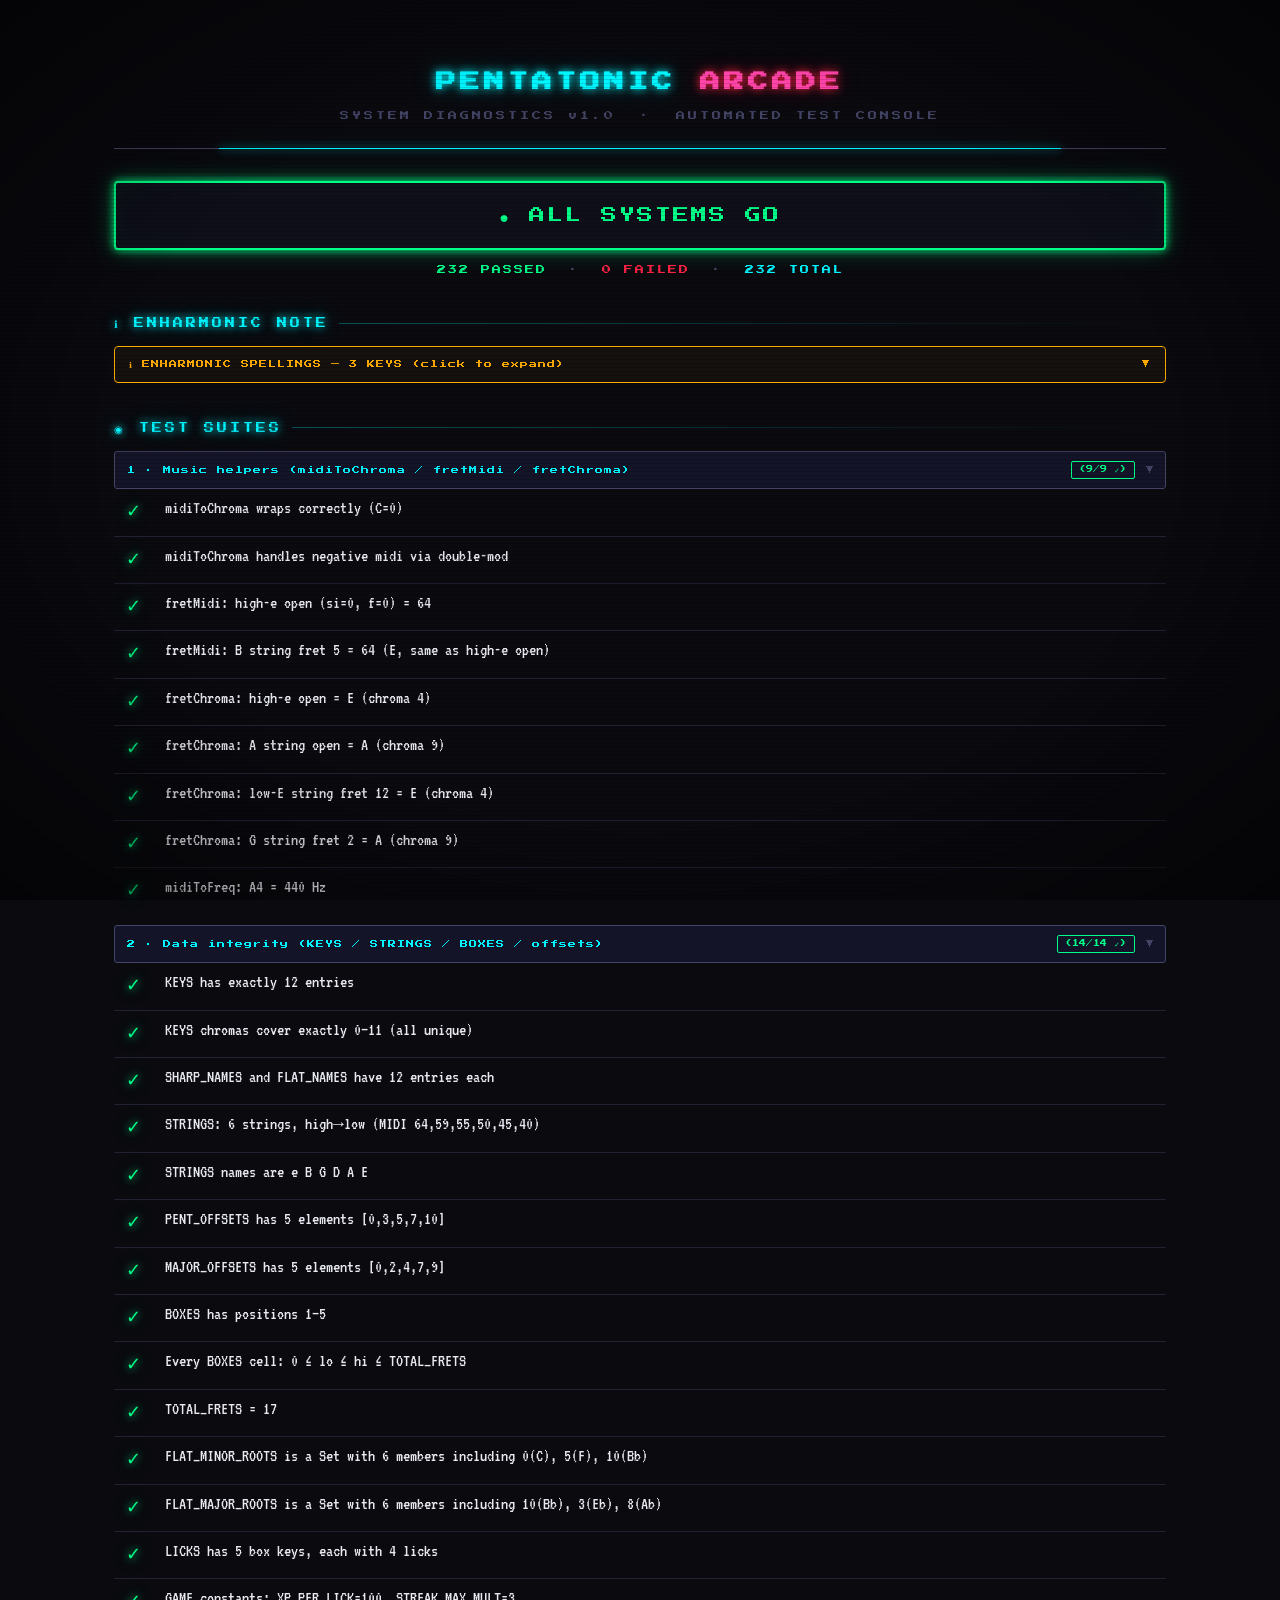
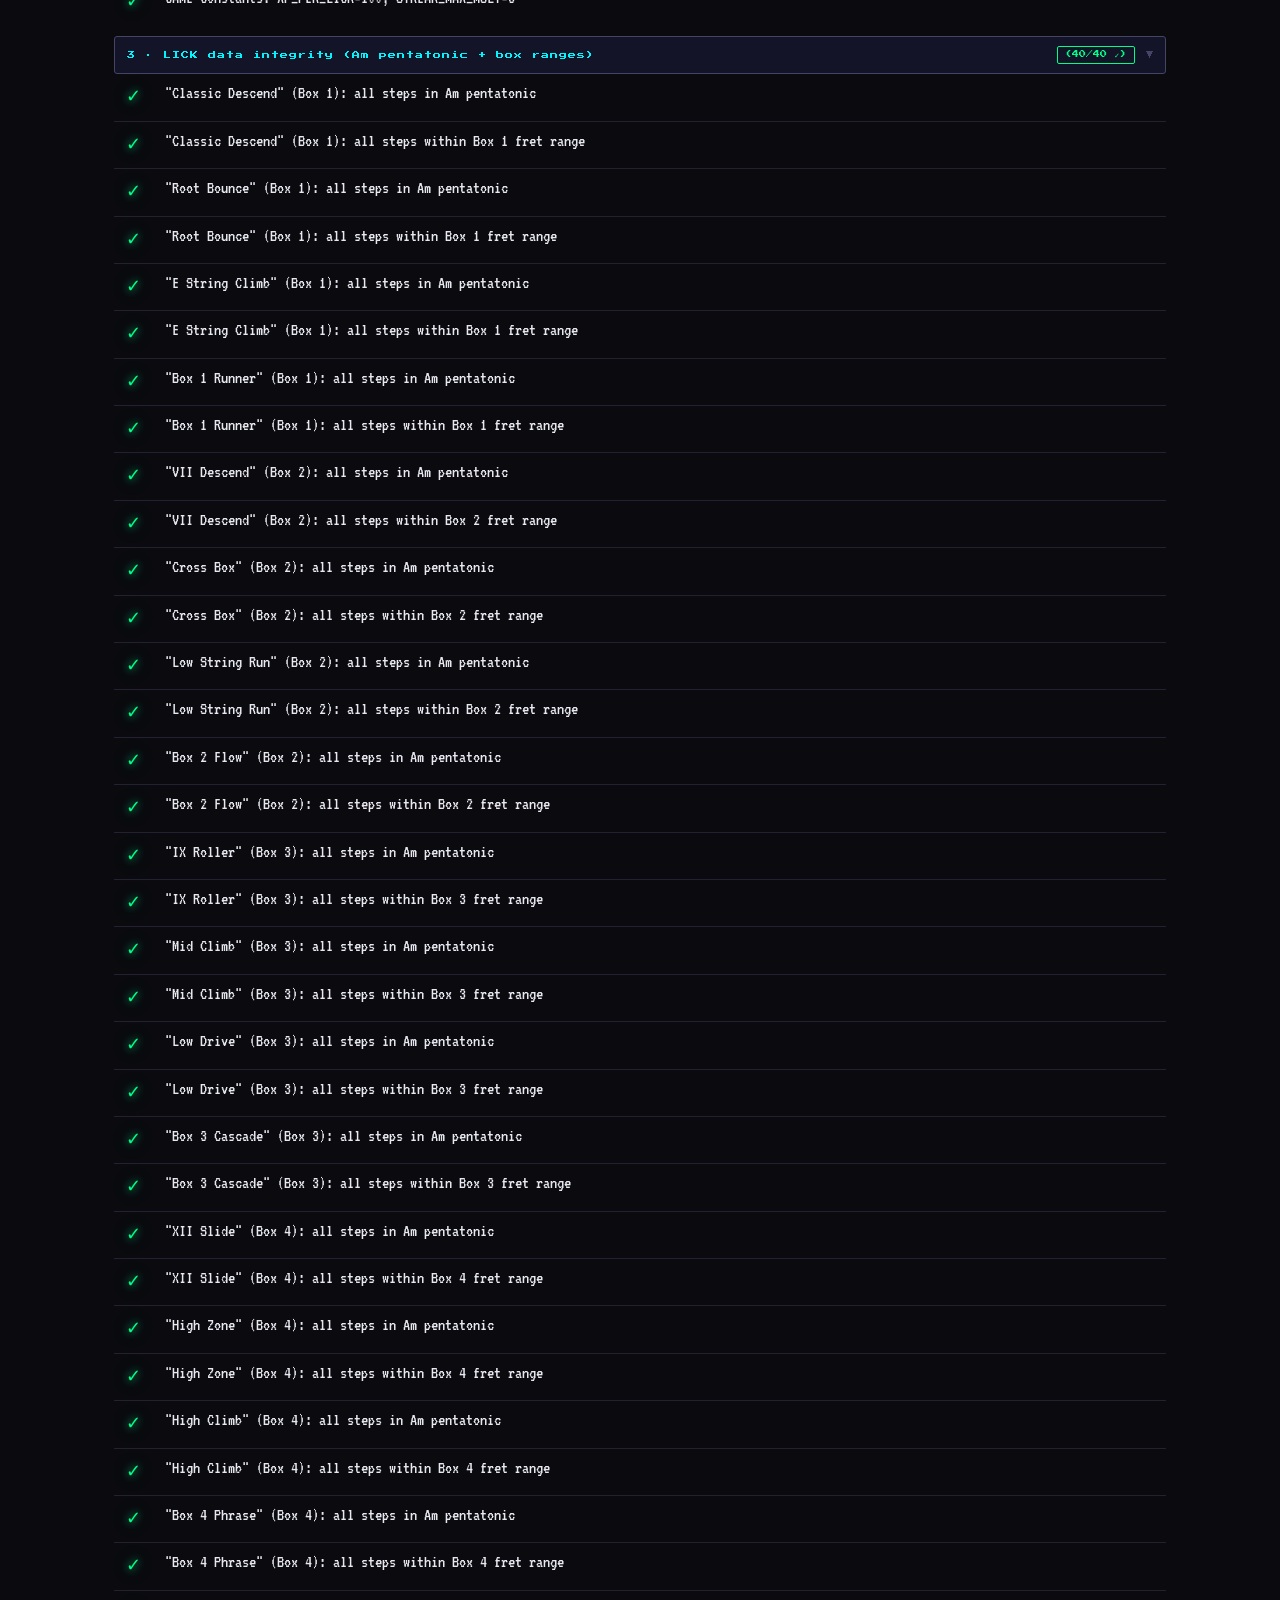
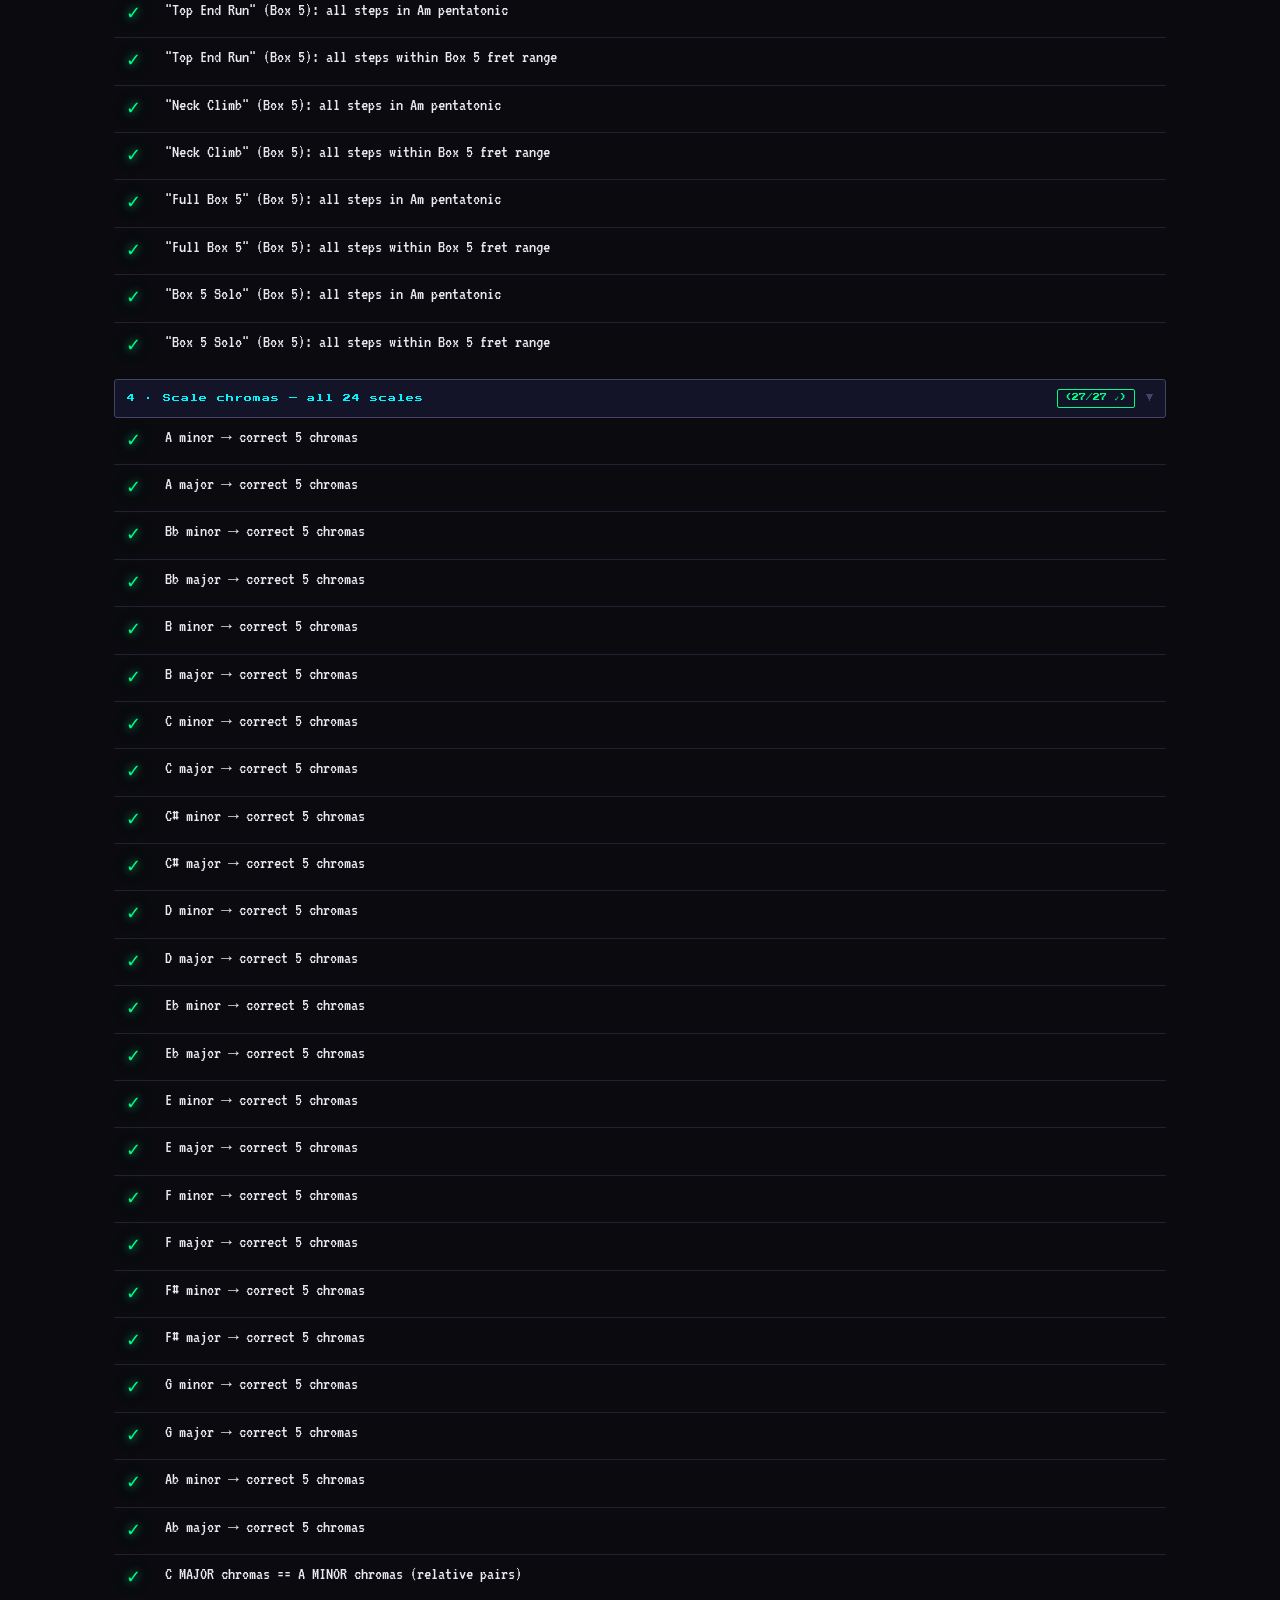
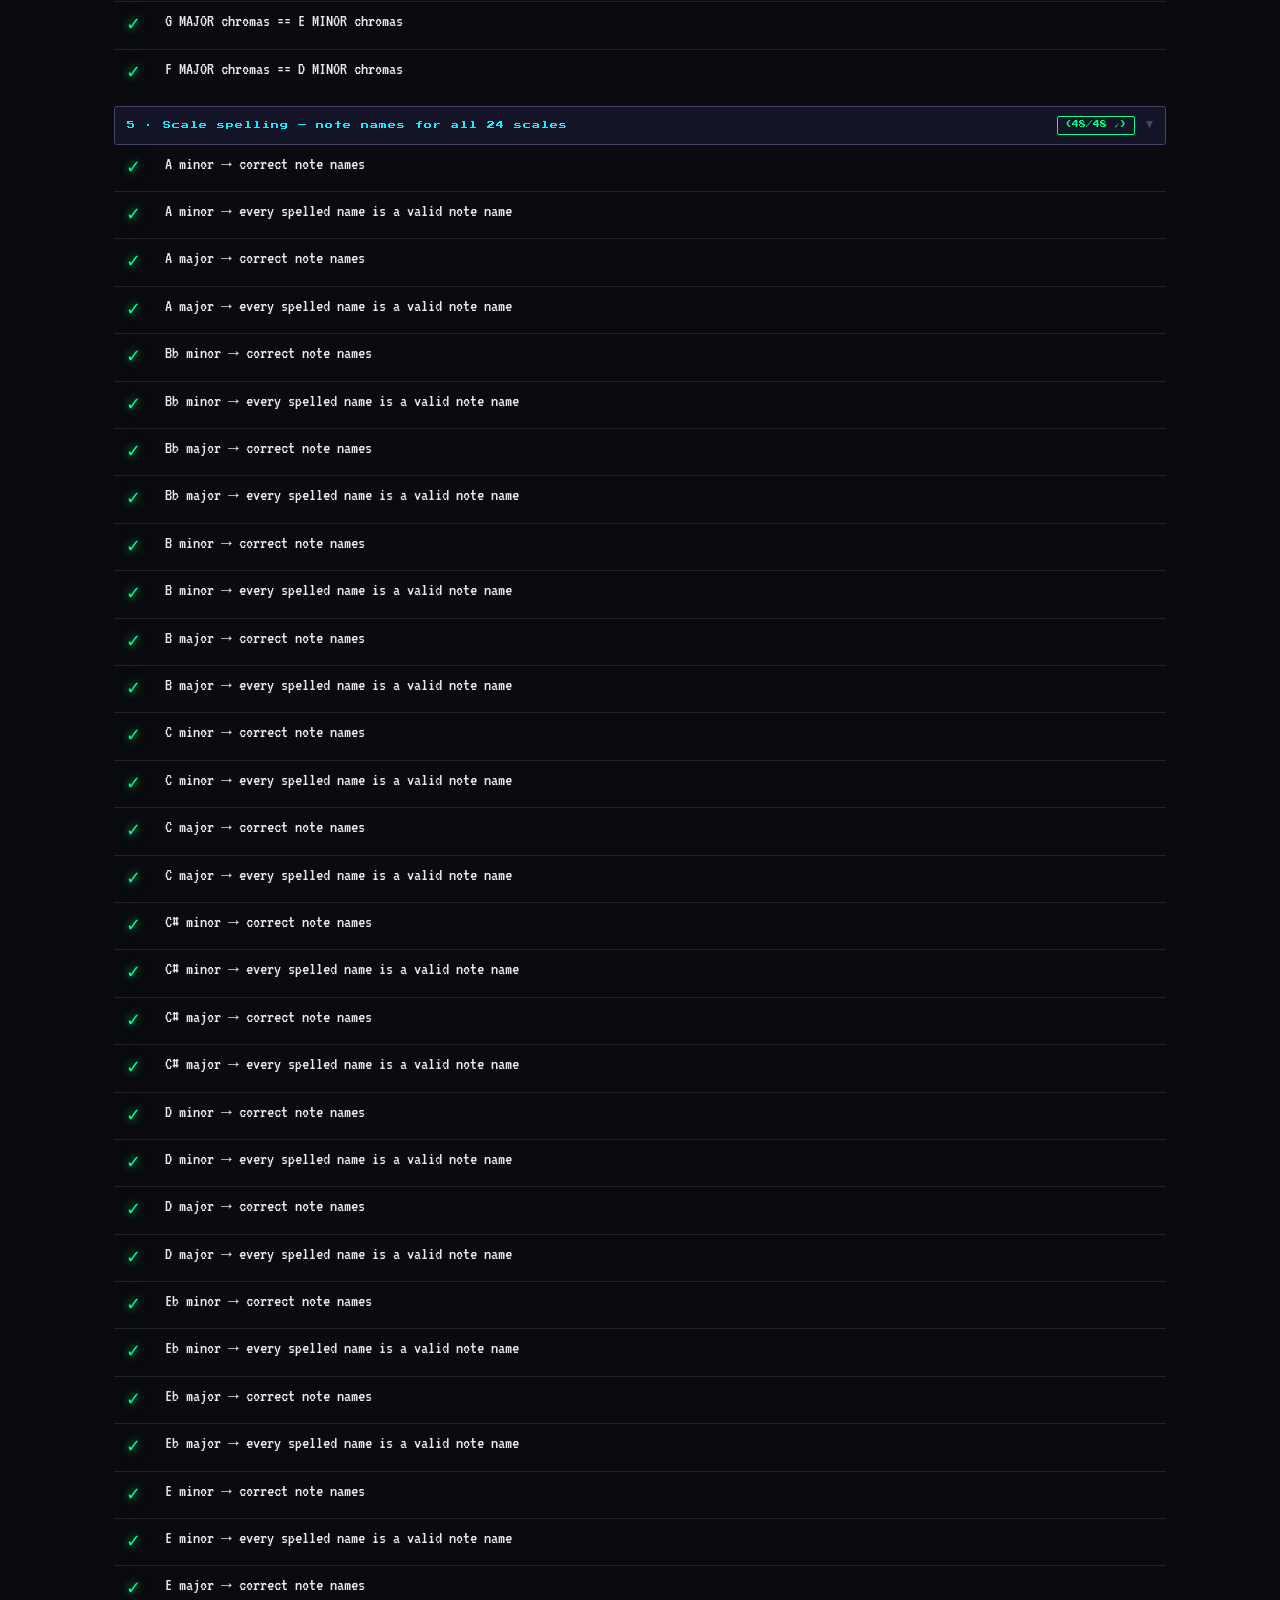
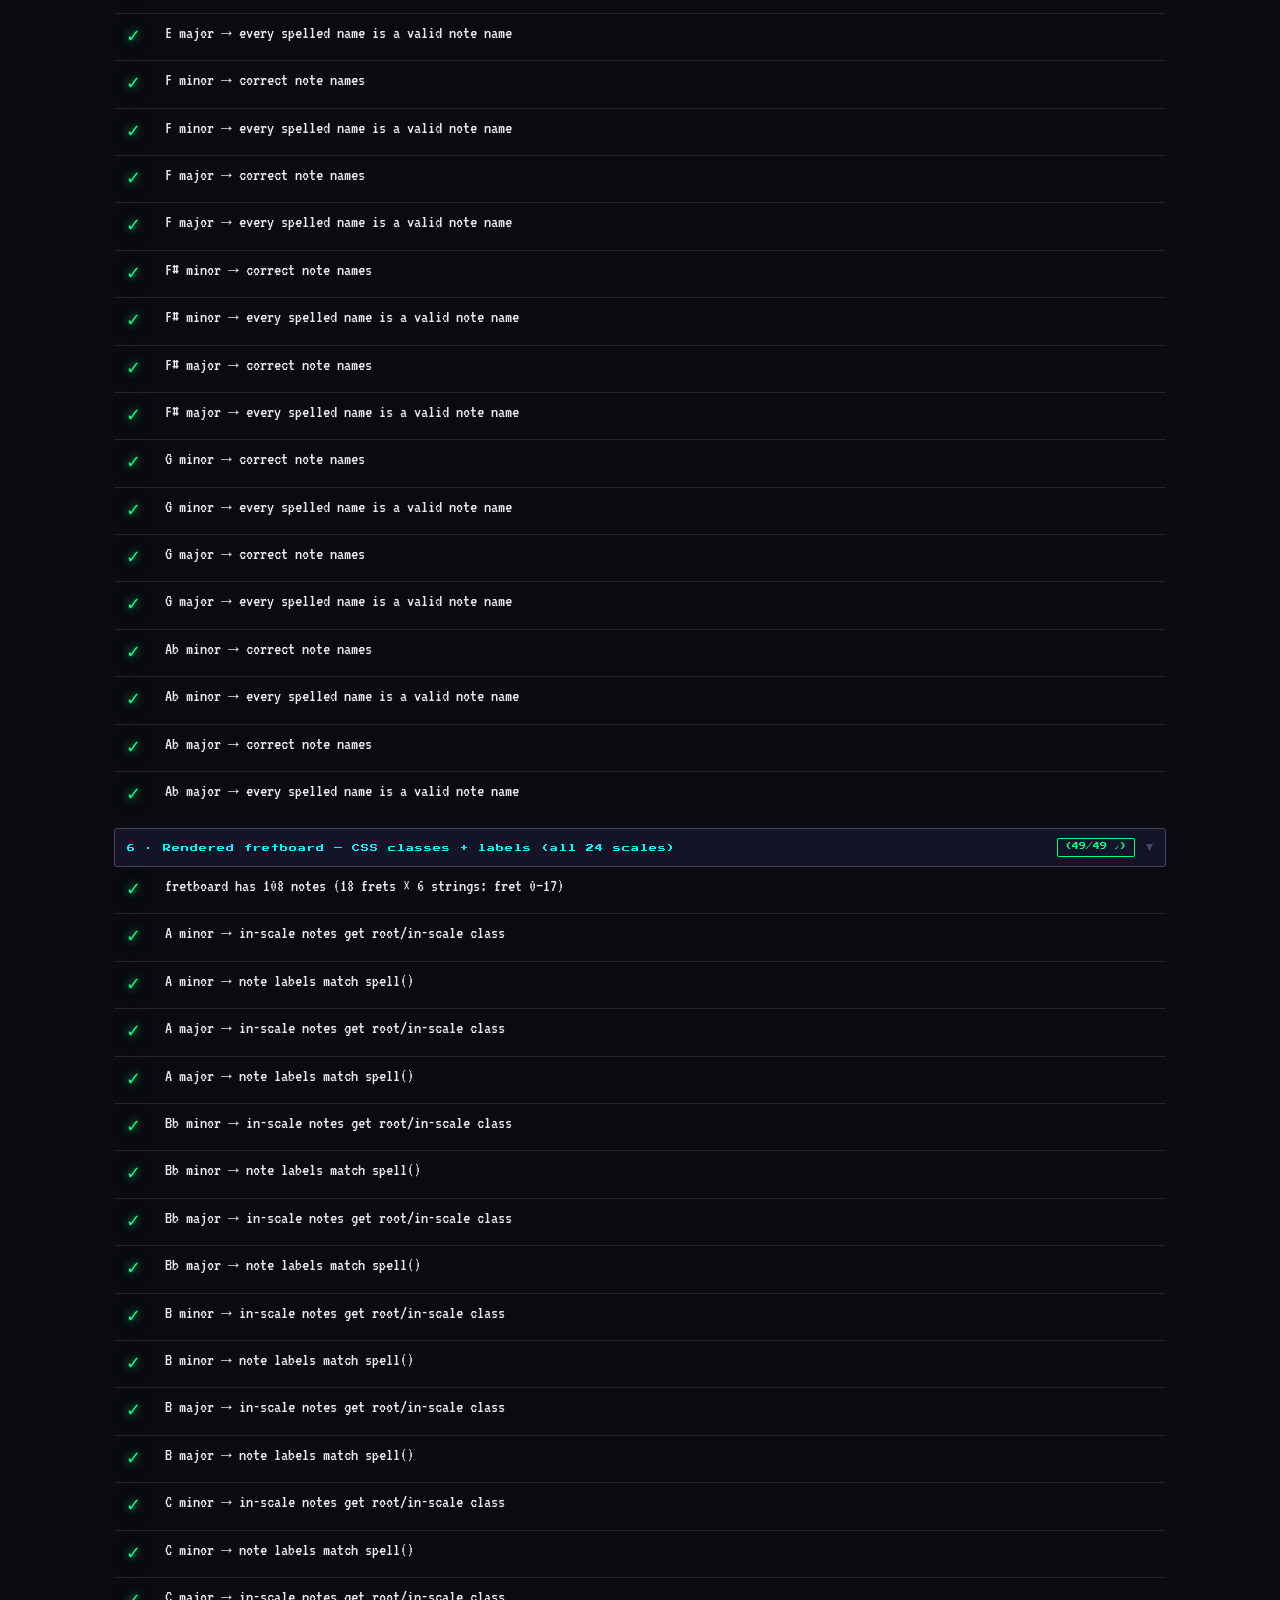
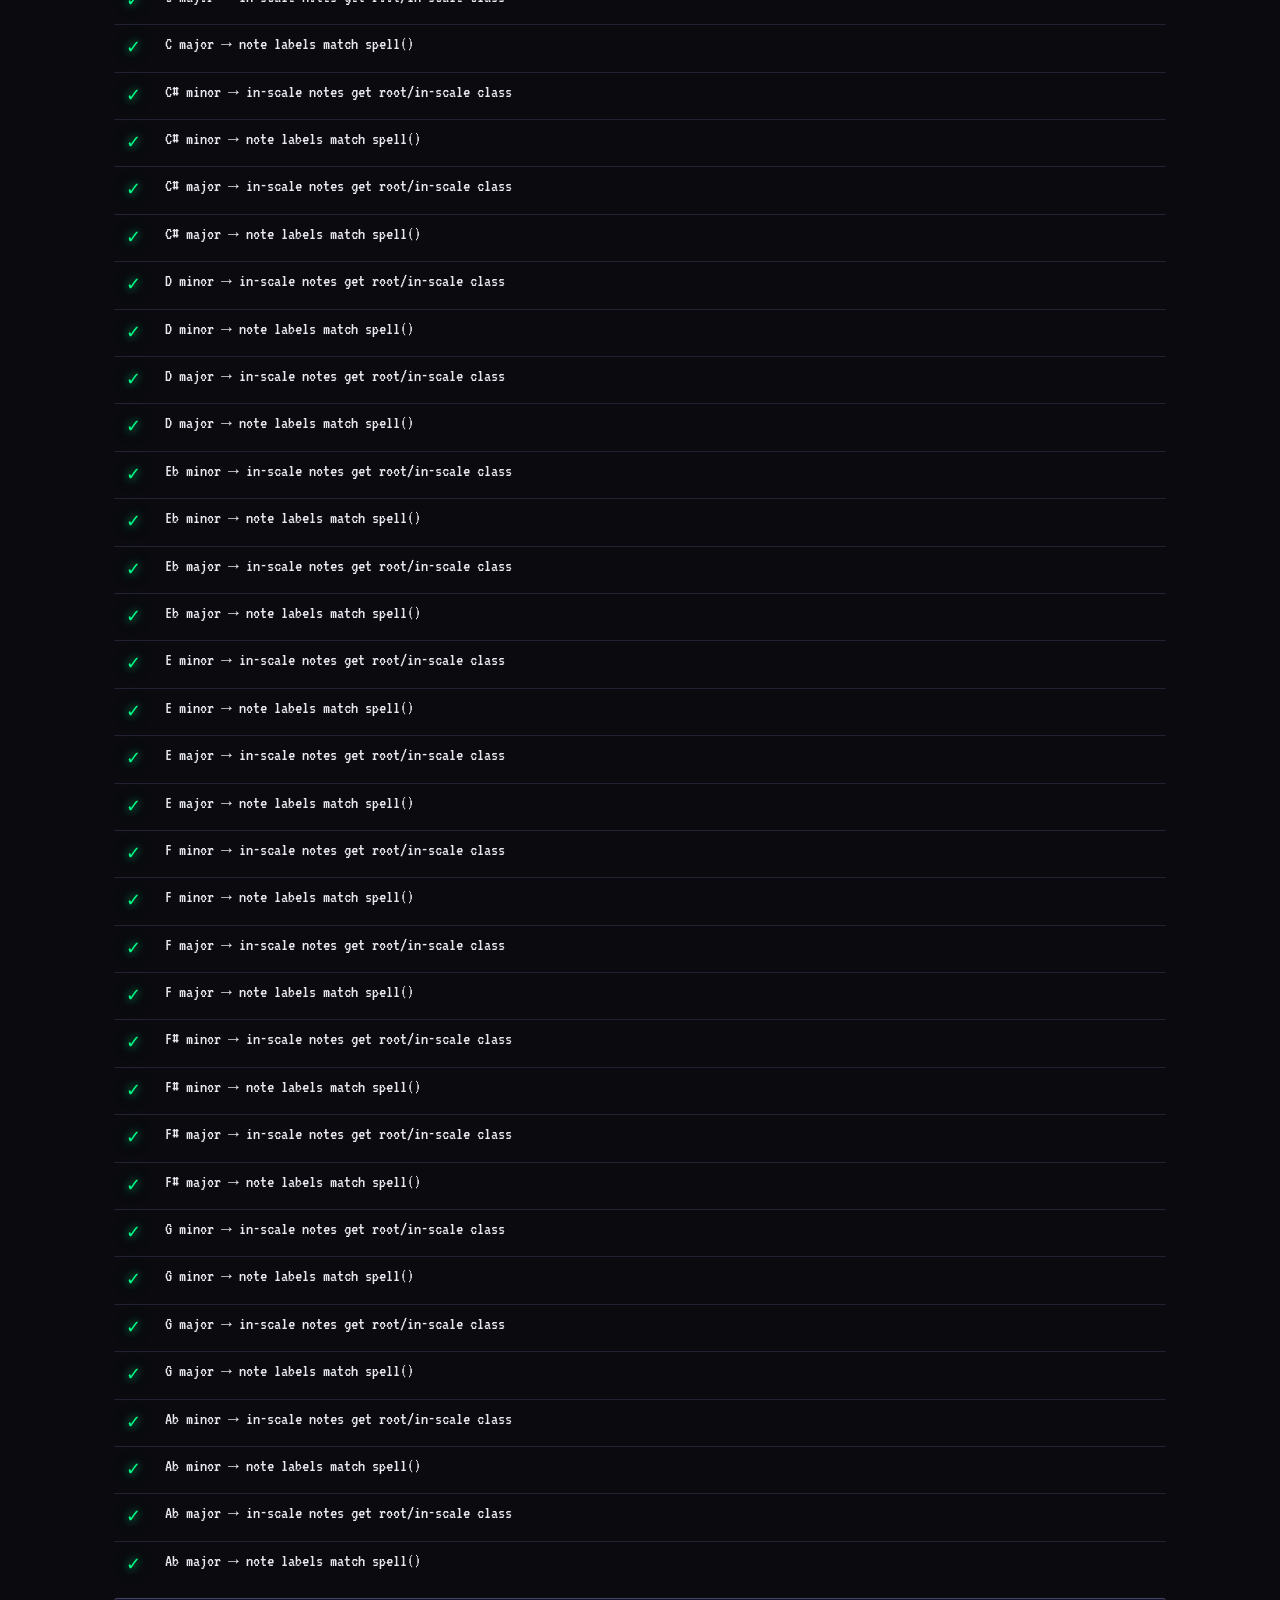
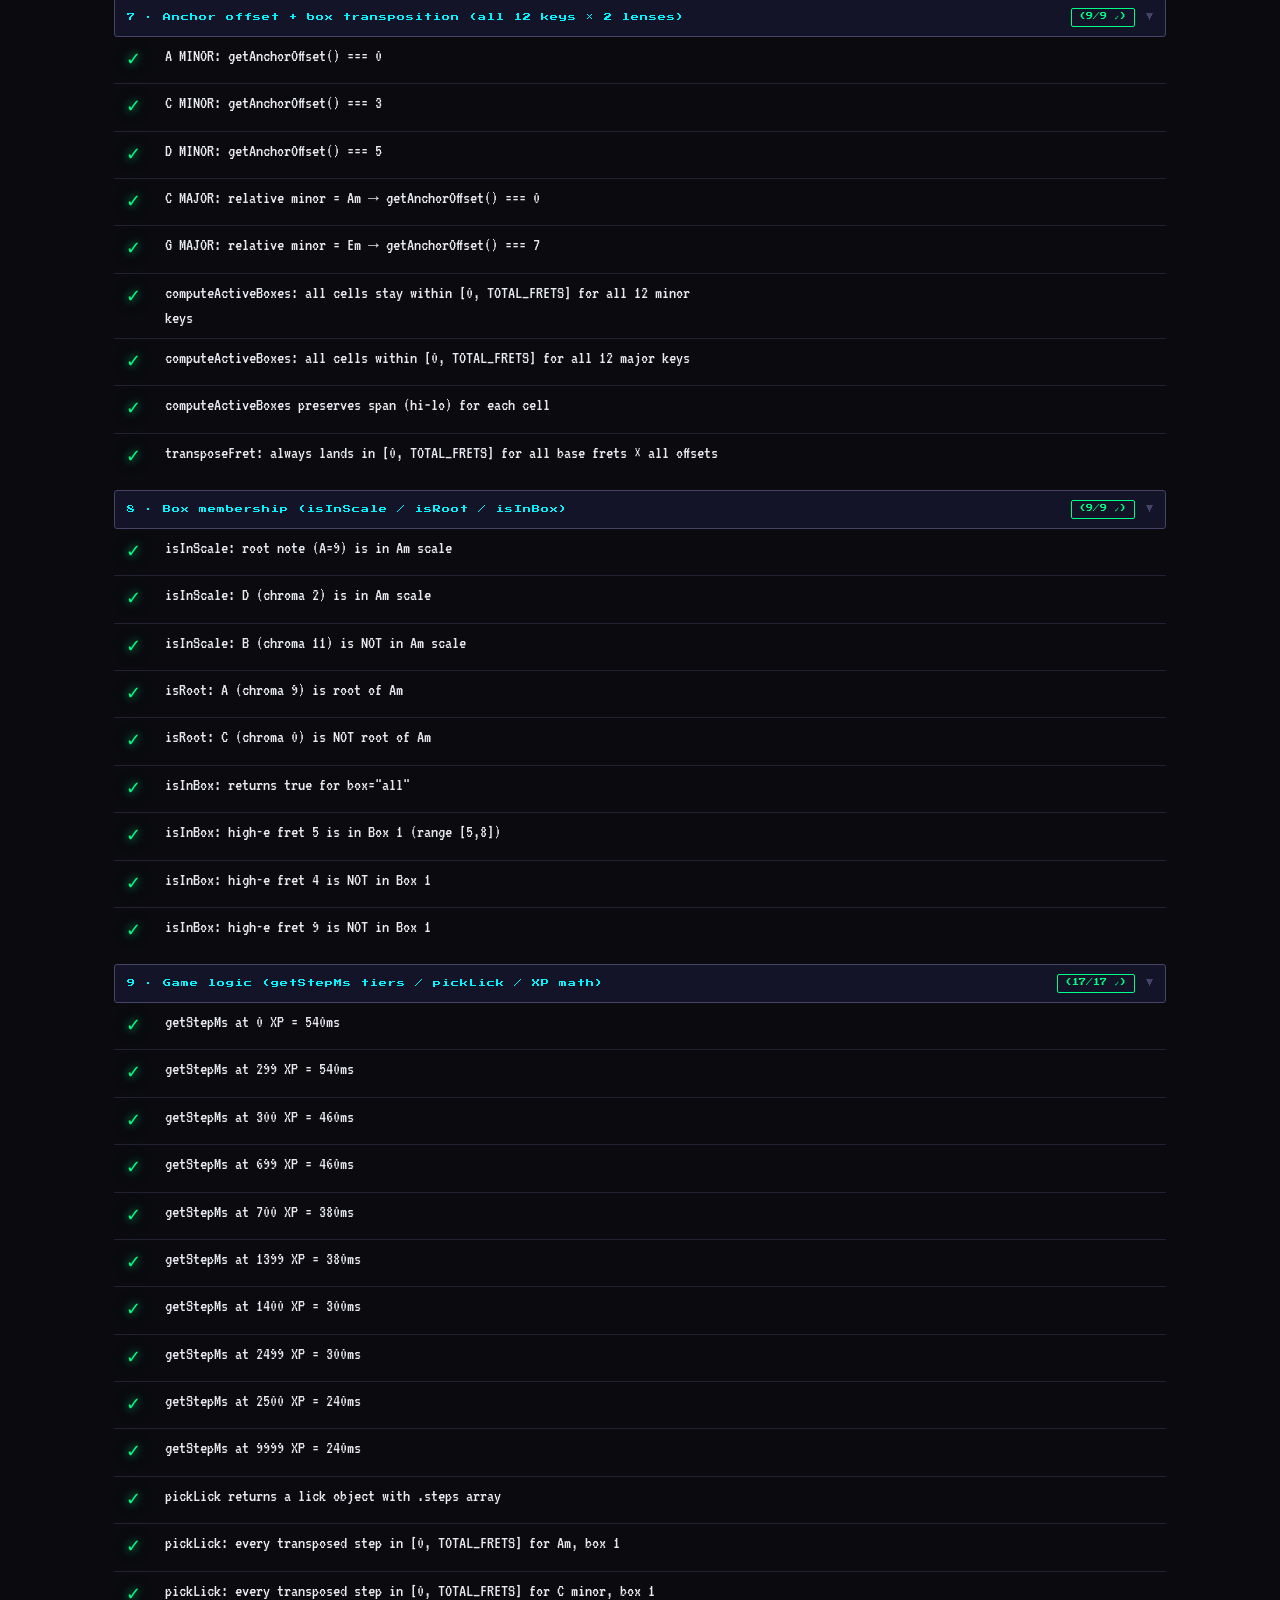
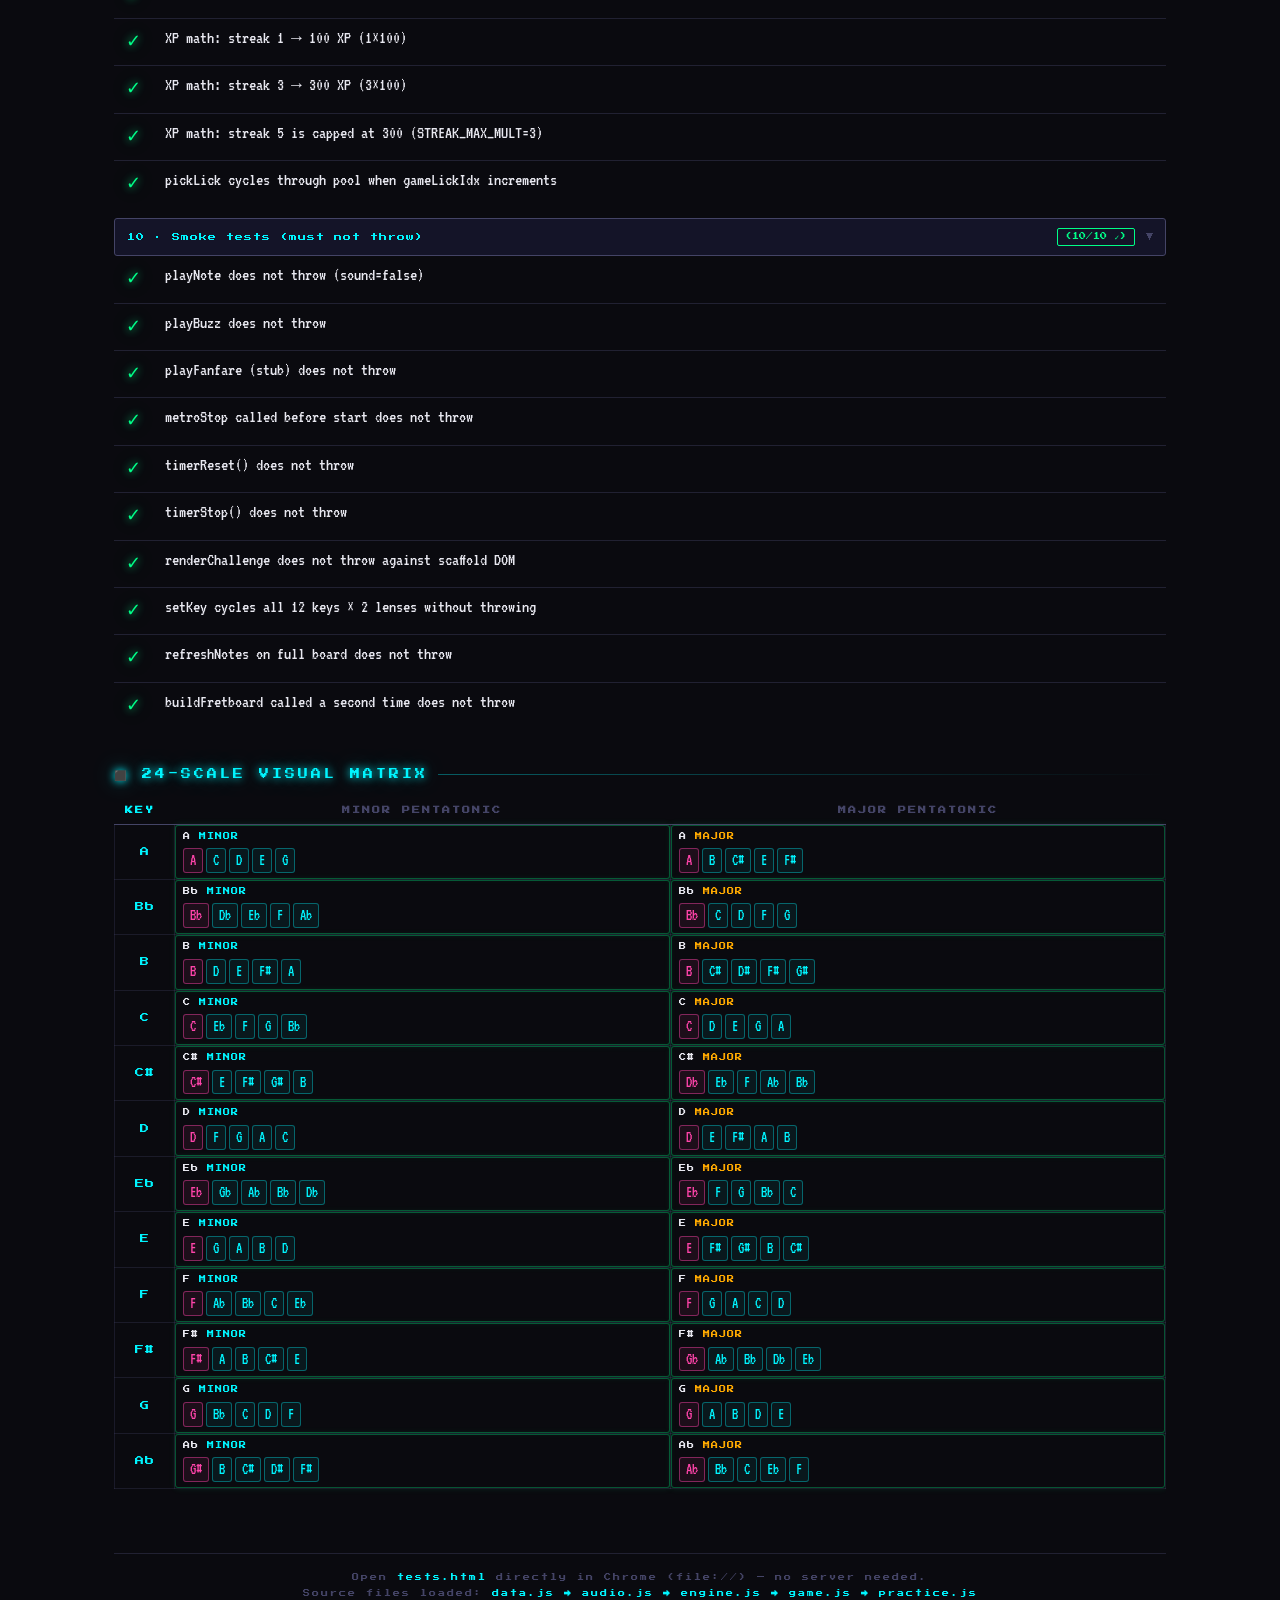
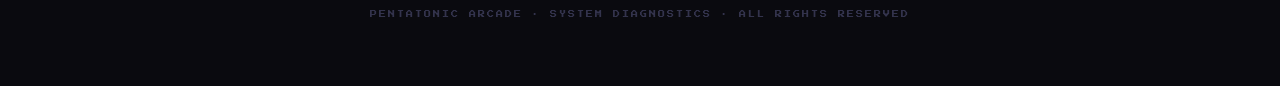
==== tests.html @ 6de25757 "feat: add comprehensive test suite — 232 tests, CRT arcade report - tests.html: zero-dep CRT-arcade " ====
<!DOCTYPE html>
<html lang="en">
<head>
<meta charset="UTF-8" />
<meta name="viewport" content="width=device-width, initial-scale=1.0" />
<title>PENTATONIC ARCADE — SYSTEM DIAGNOSTICS</title>
<link rel="preconnect" href="https://fonts.googleapis.com" />
<link rel="preconnect" href="https://fonts.gstatic.com" crossorigin />
<link href="https://fonts.googleapis.com/css2?family=Press+Start+2P&family=VT323:wght@400&display=swap" rel="stylesheet" />

<style>
  :root {
    --bg:         #0a0a0f;
    --bg2:        #0f0f1a;
    --bg3:        #141428;
    --cyan:       #00f5ff;
    --green:      #00ff88;
    --red:        #ff2244;
    --amber:      #ffaa00;
    --pink:       #ff44aa;
    --white:      #e8e8f0;
    --dim:        #444466;
    --font-px:    'Press Start 2P', monospace;
    --font-vt:    'VT323', monospace;
    --scanline:   0.13;
    --glow-cyan:  0 0 8px var(--cyan), 0 0 22px rgba(0,245,255,.35);
    --glow-green: 0 0 8px var(--green), 0 0 22px rgba(0,255,136,.35);
    --glow-red:   0 0 8px var(--red),  0 0 22px rgba(255,34,68,.35);
    --glow-amber: 0 0 8px var(--amber),0 0 20px rgba(255,170,0,.3);
  }

  *, *::before, *::after { box-sizing: border-box; margin: 0; padding: 0; }

  html { scroll-behavior: smooth; }

  body {
    background: var(--bg);
    color: var(--white);
    font-family: var(--font-px);
    font-size: 10px;
    line-height: 1.8;
    min-height: 100vh;
    overflow-x: hidden;
    position: relative;
  }

  /* CRT scanlines */
  body::before {
    content: '';
    pointer-events: none;
    position: fixed;
    inset: 0;
    z-index: 9999;
    background: repeating-linear-gradient(
      to bottom,
      transparent 0px,
      transparent 3px,
      rgba(0,0,0,var(--scanline)) 3px,
      rgba(0,0,0,var(--scanline)) 4px
    );
  }

  /* CRT phosphor vignette */
  body::after {
    content: '';
    pointer-events: none;
    position: fixed;
    inset: 0;
    z-index: 9998;
    background: radial-gradient(ellipse at 50% 50%, transparent 60%, rgba(0,0,0,.55) 100%);
  }

  /* ───── LAYOUT ───── */
  .page {
    max-width: 1100px;
    margin: 0 auto;
    padding: 32px 24px 64px;
  }

  /* ───── HEADER ───── */
  .site-header {
    text-align: center;
    padding: 32px 0 24px;
    border-bottom: 1px solid var(--dim);
    margin-bottom: 32px;
    position: relative;
  }
  .site-header::after {
    content: '';
    position: absolute;
    bottom: -1px;
    left: 10%;
    width: 80%;
    height: 1px;
    background: var(--cyan);
    box-shadow: var(--glow-cyan);
  }

  .site-title {
    font-size: 20px;
    letter-spacing: 4px;
    color: var(--cyan);
    text-shadow: var(--glow-cyan);
    margin-bottom: 8px;
  }
  .site-title .accent { color: var(--pink); text-shadow: var(--glow-red); }

  .site-sub {
    font-size: 9px;
    color: var(--dim);
    letter-spacing: 3px;
  }

  /* ───── STATUS BANNER ───── */
  #status-banner {
    text-align: center;
    font-size: 16px;
    letter-spacing: 2px;
    padding: 18px 24px;
    border: 2px solid var(--dim);
    border-radius: 4px;
    margin: 24px 0 12px;
    transition: border-color .3s, box-shadow .3s, color .3s;
    background: var(--bg2);
  }
  #status-banner.pass {
    color: var(--green);
    border-color: var(--green);
    box-shadow: var(--glow-green), inset 0 0 30px rgba(0,255,136,.04);
    animation: pulse-green 2.4s ease-in-out infinite;
  }
  #status-banner.fail {
    color: var(--red);
    border-color: var(--red);
    box-shadow: var(--glow-red), inset 0 0 30px rgba(255,34,68,.04);
    animation: pulse-red 1.2s ease-in-out infinite;
  }
  #status-banner.pending { color: var(--dim); border-color: var(--dim); }

  @keyframes pulse-green {
    0%,100% { box-shadow: var(--glow-green), inset 0 0 30px rgba(0,255,136,.04); }
    50%      { box-shadow: 0 0 18px var(--green), 0 0 50px rgba(0,255,136,.5), inset 0 0 40px rgba(0,255,136,.07); }
  }
  @keyframes pulse-red {
    0%,100% { box-shadow: var(--glow-red); }
    50%      { box-shadow: 0 0 18px var(--red), 0 0 50px rgba(255,34,68,.6); }
  }

  .summary-line {
    text-align: center;
    font-size: 9px;
    color: var(--dim);
    letter-spacing: 2px;
    margin-bottom: 28px;
  }
  .summary-line .cnt-pass { color: var(--green); }
  .summary-line .cnt-fail { color: var(--red); }
  .summary-line .cnt-total { color: var(--cyan); }

  /* ───── SECTION HEADERS ───── */
  .section-title {
    font-size: 10px;
    letter-spacing: 3px;
    color: var(--cyan);
    text-shadow: var(--glow-cyan);
    margin: 36px 0 14px;
    display: flex;
    align-items: center;
    gap: 10px;
  }
  .section-title::after {
    content: '';
    flex: 1;
    height: 1px;
    background: linear-gradient(90deg, var(--cyan) 0%, transparent 100%);
    opacity: .35;
  }

  /* ───── ENHARMONIC BANNER ───── */
  .enh-banner {
    border: 1px solid var(--amber);
    border-radius: 4px;
    background: rgba(255,170,0,.04);
    margin-bottom: 28px;
    overflow: hidden;
  }
  .enh-header {
    display: flex;
    justify-content: space-between;
    align-items: center;
    padding: 10px 14px;
    cursor: pointer;
    user-select: none;
    color: var(--amber);
    font-size: 8px;
    letter-spacing: 1px;
    transition: background .15s;
  }
  .enh-header:hover { background: rgba(255,170,0,.07); }
  .enh-header .arrow { transition: transform .2s; }
  .enh-banner.open .arrow { transform: rotate(180deg); }

  .enh-body {
    display: none;
    padding: 0 14px 14px;
    font-family: var(--font-vt);
    font-size: 18px;
    color: rgba(255,170,0,.85);
    line-height: 1.9;
  }
  .enh-banner.open .enh-body { display: block; }
  .enh-key { color: var(--amber); }
  .enh-note { color: var(--white); background: rgba(255,170,0,.12); padding: 1px 5px; border-radius: 2px; margin: 0 2px; font-size: 16px; }

  /* ───── SUITE TABLE ───── */
  .suite-block { margin-bottom: 10px; }

  .suite-hdr {
    display: flex;
    align-items: center;
    gap: 10px;
    padding: 9px 12px;
    background: var(--bg3);
    border: 1px solid var(--dim);
    border-radius: 3px;
    cursor: pointer;
    user-select: none;
    transition: border-color .15s, background .15s;
  }
  .suite-hdr:hover { border-color: var(--cyan); background: #1a1a30; }
  .suite-hdr .suite-name {
    flex: 1;
    font-size: 8px;
    letter-spacing: 1px;
    color: var(--cyan);
  }
  .suite-badge {
    font-size: 7px;
    padding: 2px 7px;
    border-radius: 2px;
    border: 1px solid;
  }
  .suite-badge.all-pass { color: var(--green); border-color: var(--green); }
  .suite-badge.has-fail { color: var(--red);   border-color: var(--red); }
  .suite-arrow { color: var(--dim); font-size: 8px; transition: transform .2s; }
  .suite-block.open .suite-arrow { transform: rotate(90deg); }

  .suite-rows { display: none; }
  .suite-block.open .suite-rows { display: table; width: 100%; border-collapse: collapse; }

  .test-row {
    display: table-row;
    border-bottom: 1px solid rgba(68,68,102,.4);
    transition: background .1s;
  }
  .test-row.fail-row { background: rgba(255,34,68,.05); }
  .test-row:last-child { border-bottom: none; }

  .test-row td {
    display: table-cell;
    padding: 7px 12px;
    vertical-align: top;
    font-family: var(--font-vt);
    font-size: 18px;
  }

  .td-led {
    width: 28px;
    padding-right: 6px;
    font-size: 16px;
    padding-top: 9px;
  }
  .led-pass { color: var(--green); text-shadow: var(--glow-green); }
  .led-fail { color: var(--red);   text-shadow: var(--glow-red); animation: blink-fail .8s step-end infinite; }

  @keyframes blink-fail {
    0%,100% { opacity: 1; }
    50%      { opacity: .3; }
  }

  .td-name { color: var(--white); line-height: 1.4; width: 55%; }
  .td-detail { color: rgba(255,34,68,.85); font-size: 15px; line-height: 1.4; }
  .td-detail .exp { color: var(--green); }
  .td-detail .got { color: var(--red); }

  /* ───── SCALE GRID ───── */
  .scale-grid-wrap {
    overflow-x: auto;
    padding-bottom: 8px;
  }

  .scale-grid {
    border-collapse: collapse;
    min-width: 640px;
    width: 100%;
  }

  .scale-grid th {
    font-size: 8px;
    letter-spacing: 2px;
    color: var(--dim);
    padding: 6px 10px;
    text-align: center;
    border-bottom: 1px solid var(--dim);
  }
  .scale-grid th.col-key { text-align: left; color: var(--cyan); width: 60px; }

  .scale-grid td {
    padding: 5px 8px;
    vertical-align: middle;
    border: 1px solid rgba(68,68,102,.3);
  }
  .scale-grid tr:hover td { background: rgba(0,245,255,.025); }

  .cell-key {
    font-size: 9px;
    color: var(--cyan);
    text-align: center;
    padding: 5px 4px;
    letter-spacing: 1px;
  }

  .scale-cell {
    transition: box-shadow .2s;
    border-radius: 3px;
    padding: 6px 8px !important;
  }
  .scale-cell.cell-pass {
    box-shadow: inset 0 0 0 1px rgba(0,255,136,.3), 0 0 6px rgba(0,255,136,.1);
  }
  .scale-cell.cell-fail {
    box-shadow: inset 0 0 0 1px rgba(255,34,68,.4), 0 0 8px rgba(255,34,68,.15);
    background: rgba(255,34,68,.04);
  }
  .scale-cell.cell-pending {
    box-shadow: inset 0 0 0 1px rgba(68,68,102,.4);
  }

  .scale-cell-top {
    font-family: var(--font-px);
    font-size: 7px;
    color: var(--dim);
    margin-bottom: 5px;
    letter-spacing: 1px;
  }
  .scale-cell-top .cell-root { color: var(--white); }
  .scale-cell-top .cell-lens-m  { color: var(--cyan); }
  .scale-cell-top .cell-lens-M  { color: var(--amber); }

  .note-chips {
    display: flex;
    flex-wrap: wrap;
    gap: 3px;
  }
  .note-chip {
    font-family: var(--font-vt);
    font-size: 16px;
    padding: 1px 6px;
    border-radius: 3px;
    line-height: 1.3;
    border: 1px solid;
  }
  .chip-root { color: var(--pink);  border-color: rgba(255,68,170,.45); background: rgba(255,68,170,.08); }
  .chip-note { color: var(--cyan);  border-color: rgba(0,245,255,.35);  background: rgba(0,245,255,.06); }
  .chip-pend { color: var(--dim);   border-color: rgba(68,68,102,.4);   background: transparent; }

  /* ───── FOOTER ───── */
  .site-footer {
    text-align: center;
    font-size: 7px;
    color: var(--dim);
    margin-top: 56px;
    padding-top: 16px;
    border-top: 1px solid rgba(68,68,102,.4);
    letter-spacing: 2px;
    line-height: 2.2;
  }
  .site-footer span { color: var(--cyan); }

  /* ───── LOADING STATE ───── */
  .loading-msg {
    text-align: center;
    color: var(--dim);
    font-size: 9px;
    letter-spacing: 2px;
    padding: 40px;
    animation: blink-dim 1s step-end infinite;
  }
  @keyframes blink-dim {
    0%,100% { opacity: 1; } 50% { opacity: .3; }
  }

  /* scrollbar */
  ::-webkit-scrollbar { width: 6px; height: 6px; }
  ::-webkit-scrollbar-track { background: var(--bg); }
  ::-webkit-scrollbar-thumb { background: var(--dim); border-radius: 3px; }
  ::-webkit-scrollbar-thumb:hover { background: var(--cyan); }
</style>
</head>
<body>
<div class="page">

  <!-- HEADER -->
  <header class="site-header">
    <h1 class="site-title">PENTATONIC <span class="accent">ARCADE</span></h1>
    <div class="site-sub">SYSTEM DIAGNOSTICS v1.0 &nbsp;·&nbsp; AUTOMATED TEST CONSOLE</div>
  </header>

  <!-- STATUS BANNER -->
  <div id="status-banner" class="pending">⬛ AWAITING TEST DATA…</div>
  <div class="summary-line">
    <span class="cnt-pass"><span id="pass-count">–</span> PASSED</span>
    &nbsp;·&nbsp;
    <span class="cnt-fail"><span id="fail-count">–</span> FAILED</span>
    &nbsp;·&nbsp;
    <span class="cnt-total"><span id="total-count">–</span> TOTAL</span>
  </div>

  <!-- ENHARMONIC INFO BANNER -->
  <div class="section-title">ℹ ENHARMONIC NOTE</div>
  <div class="enh-banner" id="enh-banner">
    <div class="enh-header" onclick="document.getElementById('enh-banner').classList.toggle('open')">
      <span>ℹ ENHARMONIC SPELLINGS — 3 KEYS (click to expand)</span>
      <span class="arrow">▼</span>
    </div>
    <div class="enh-body">
      <p>These 3 key/lens combos use enharmonically-spelled note names. The pitches are musically correct; only the display name flips from the button label. Tests encode these as <em>expected</em> (green) and this banner documents them.</p>
      <br/>
      <div><span class="enh-key">Ab MINOR</span> → <span class="enh-note">G#</span><span class="enh-note">B</span><span class="enh-note">C#</span><span class="enh-note">D#</span><span class="enh-note">F#</span></div>
      <div><span class="enh-key">C# MAJOR</span> → <span class="enh-note">Db</span><span class="enh-note">Eb</span><span class="enh-note">F</span><span class="enh-note">Ab</span><span class="enh-note">Bb</span></div>
      <div><span class="enh-key">F# MAJOR</span> → <span class="enh-note">Gb</span><span class="enh-note">Ab</span><span class="enh-note">Bb</span><span class="enh-note">Db</span><span class="enh-note">Eb</span></div>
    </div>
  </div>

  <!-- SUITE TABLE -->
  <div class="section-title">◉ TEST SUITES</div>
  <div id="suite-container">
    <div class="loading-msg">▌ LOADING TEST MODULES…</div>
  </div>

  <!-- SCALE GRID -->
  <div class="section-title">⬛ 24-SCALE VISUAL MATRIX</div>
  <div class="scale-grid-wrap">
    <div id="scale-grid-container">
      <div class="loading-msg">▌ COMPUTING SCALE DATA…</div>
    </div>
  </div>

  <!-- FOOTER -->
  <footer class="site-footer">
    <div>Open <span>tests.html</span> directly in Chrome (file://) — no server needed.</div>
    <div>Source files loaded: <span>data.js → audio.js → engine.js → game.js → practice.js</span></div>
    <div style="margin-top:6px;color:rgba(68,68,102,.7)">PENTATONIC ARCADE · SYSTEM DIAGNOSTICS · ALL RIGHTS RESERVED</div>
  </footer>

</div><!-- .page -->

<!-- ═══════════════════════════════════════════════════
     renderTestReport()  —  called by tests.js after setting
     window._testResults  and  window._scaleGrid
═══════════════════════════════════════════════════ -->
<script>
window.renderTestReport = function() {
  var results = window._testResults || [];
  var grid    = window._scaleGrid   || {};

  /* ── summary counts ── */
  var passed = results.filter(function(r){ return r.pass; }).length;
  var failed = results.length - passed;
  document.getElementById('pass-count').textContent  = passed;
  document.getElementById('fail-count').textContent  = failed;
  document.getElementById('total-count').textContent = results.length;

  /* ── status banner ── */
  var banner = document.getElementById('status-banner');
  if (failed === 0 && results.length > 0) {
    banner.className = 'pass';
    banner.textContent = '● ALL SYSTEMS GO';
  } else if (failed > 0) {
    banner.className = 'fail';
    banner.textContent = '▲ FAILURES DETECTED — ' + failed + ' TEST' + (failed===1?'':'S') + ' FAILED';
  }

  /* ── suite table ── */
  var suiteMap = {};
  var suiteOrder = [];
  results.forEach(function(r) {
    if (!suiteMap[r.suite]) { suiteMap[r.suite] = []; suiteOrder.push(r.suite); }
    suiteMap[r.suite].push(r);
  });

  var container = document.getElementById('suite-container');
  container.innerHTML = '';

  suiteOrder.forEach(function(suiteName, si) {
    var tests   = suiteMap[suiteName];
    var sFailed = tests.filter(function(t){ return !t.pass; }).length;
    var sPassed = tests.length - sFailed;

    var block = document.createElement('div');
    block.className = 'suite-block' + (sFailed === 0 ? ' open' : ' open'); // all open by default

    var badgeClass = sFailed === 0 ? 'suite-badge all-pass' : 'suite-badge has-fail';
    var badgeText  = sFailed === 0
      ? '(' + tests.length + '/' + tests.length + ' ✓)'
      : '(' + sPassed + '/' + tests.length + ' — ' + sFailed + ' FAIL)';

    var hdr = document.createElement('div');
    hdr.className = 'suite-hdr';
    hdr.innerHTML =
      '<span class="suite-name">' + escHtml(suiteName) + '</span>' +
      '<span class="' + badgeClass + '">' + badgeText + '</span>' +
      '<span class="suite-arrow">▶</span>';
    hdr.addEventListener('click', function(){ block.classList.toggle('open'); });
    block.appendChild(hdr);

    var tbody = document.createElement('tbody');
    tbody.className = 'suite-rows';

    tests.forEach(function(t) {
      var tr = document.createElement('tr');
      tr.className = 'test-row' + (t.pass ? '' : ' fail-row');

      var detailHtml = '';
      if (!t.pass && t.detail) {
        detailHtml = '<span class="exp">EXP: ' + escHtml(t.detail.expected || '') + '</span><br/>' +
                     '<span class="got">GOT: ' + escHtml(t.detail.actual   || '') + '</span>';
        if (t.detail.msg) detailHtml = escHtml(t.detail.msg);
      }

      tr.innerHTML =
        '<td class="td-led">' +
          (t.pass ? '<span class="led-pass">✓</span>' : '<span class="led-fail">✗</span>') +
        '</td>' +
        '<td class="td-name">' + escHtml(t.name) + '</td>' +
        '<td class="td-detail">' + detailHtml + '</td>';

      tbody.appendChild(tr);
    });
    block.appendChild(tbody);
    container.appendChild(block);
  });

  /* ── scale grid ── */
  var KEYS_ORDER = ['A','Bb','B','C','C#','D','Eb','E','F','F#','G','Ab'];

  var table = document.createElement('table');
  table.className = 'scale-grid';

  var thead = document.createElement('thead');
  thead.innerHTML =
    '<tr>' +
    '<th class="col-key">KEY</th>' +
    '<th>MINOR PENTATONIC</th>' +
    '<th>MAJOR PENTATONIC</th>' +
    '</tr>';
  table.appendChild(thead);

  var tbody2 = document.createElement('tbody');
  KEYS_ORDER.forEach(function(key) {
    var tr = document.createElement('tr');

    var tdKey = document.createElement('td');
    tdKey.className = 'cell-key';
    tdKey.textContent = key;
    tr.appendChild(tdKey);

    ['MINOR','MAJOR'].forEach(function(lens) {
      var gridKey = key + ' ' + lens;
      var data    = grid[gridKey];
      var td      = document.createElement('td');
      td.className = 'scale-cell ' + (data ? (data.pass ? 'cell-pass' : 'cell-fail') : 'cell-pending');

      if (data) {
        var lensClass = lens === 'MINOR' ? 'cell-lens-m' : 'cell-lens-M';
        var topHtml =
          '<div class="scale-cell-top">' +
          '<span class="cell-root">' + escHtml(key) + '</span> ' +
          '<span class="' + lensClass + '">' + lens + '</span>' +
          '</div>';

        var chipsHtml = '<div class="note-chips">';
        var rootNote  = key; // first note of the scale == root by convention
        (data.notes || []).forEach(function(n, i) {
          var isRoot = (i === 0); // root is first note in our ground-truth arrays
          chipsHtml += '<span class="note-chip ' + (isRoot ? 'chip-root' : 'chip-note') + '">' + escHtml(n) + '</span>';
        });
        chipsHtml += '</div>';
        td.innerHTML = topHtml + chipsHtml;
      } else {
        td.innerHTML = '<div class="scale-cell-top">–</div><div class="note-chips"><span class="note-chip chip-pend">···</span></div>';
      }
      tr.appendChild(td);
    });
    tbody2.appendChild(tr);
  });
  table.appendChild(tbody2);

  var gridContainer = document.getElementById('scale-grid-container');
  gridContainer.innerHTML = '';
  gridContainer.appendChild(table);
};

function escHtml(s) {
  return String(s)
    .replace(/&/g,'&amp;')
    .replace(/</g,'&lt;')
    .replace(/>/g,'&gt;')
    .replace(/"/g,'&quot;');
}
</script>

<!-- ═══════════════════════════════════════════════════
     SOURCE FILES (real app code — engine.js / data.js / etc.)
     tests.js (framework + suites) loaded last
═══════════════════════════════════════════════════ -->

<!-- Minimal DOM scaffold that engine.js / game.js / audio.js need -->
<div id="fretboard"    style="display:none; position:absolute; left:-9999px;"></div>
<h2   id="level-title" style="display:none"></h2>
<!-- audio.js DOM refs — no null-guard in metroStop/timerStop/updateTimerDisplay -->
<button id="metro-start"  style="display:none">▶ START</button>
<button id="timer-toggle" style="display:none">▶ START</button>
<span   id="timer-display" style="display:none">05:00</span>

<script>
/* Stub globals that app.js normally provides.
   We skip app.js entirely (it const-declares state and boots the real DOM).
   engine.js and game.js read these as bare globals. */
window.state = {
  keyIdx:        0,
  lens:          'minor',
  box:           '1',
  labels:        true,
  sound:         false,   // silences Karplus audio during tests
  mode:          'explore',
  score:         0,
  gameScore:     0,
  highScore:     0,
  gameStreak:    0,
  lickAttempts:  0,
  gameLickIdx:   0,
  gameInputStep: 0,
  gamePhase:     'idle',
  exploreSavedBox: '1',
  currentLick:   null,
  scaleChromas:  new Set(),
  activeBoxes:   null,
};
/* Stubs for DOM-touching helpers referenced by game.js */
window.onNoteClick   = function(){};
window.flashNote     = function(){};
window.updateScore   = function(){};
window.updateGameHUD = function(){};
window.playFanfare   = function(){};
window.saveGame      = function(){};
window.loadGame      = function(){};
window.updateTimerDisplay = function(){};
</script>

<script src="data.js"></script>
<script src="audio.js"></script>
<script src="engine.js"></script>
<script src="game.js"></script>
<script src="practice.js"></script>
<script src="tests.js"></script>

</body>
</html>
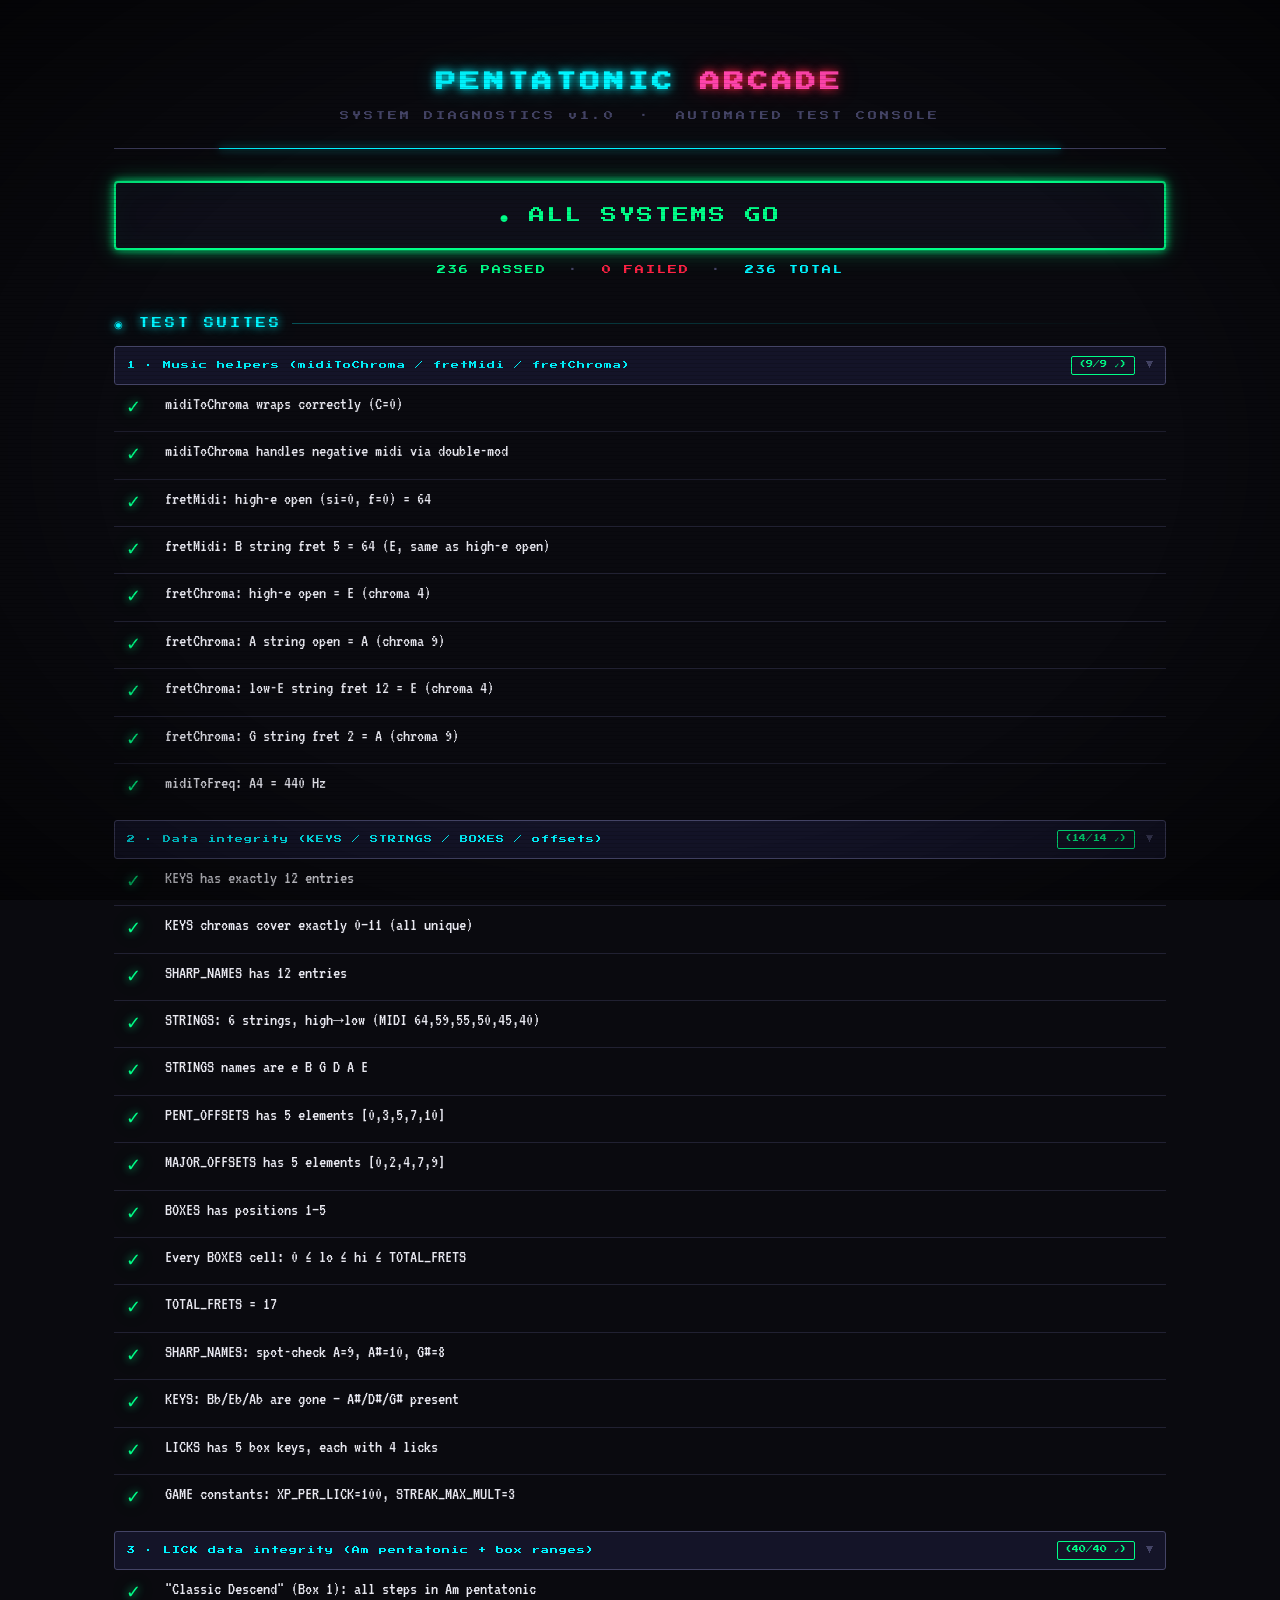
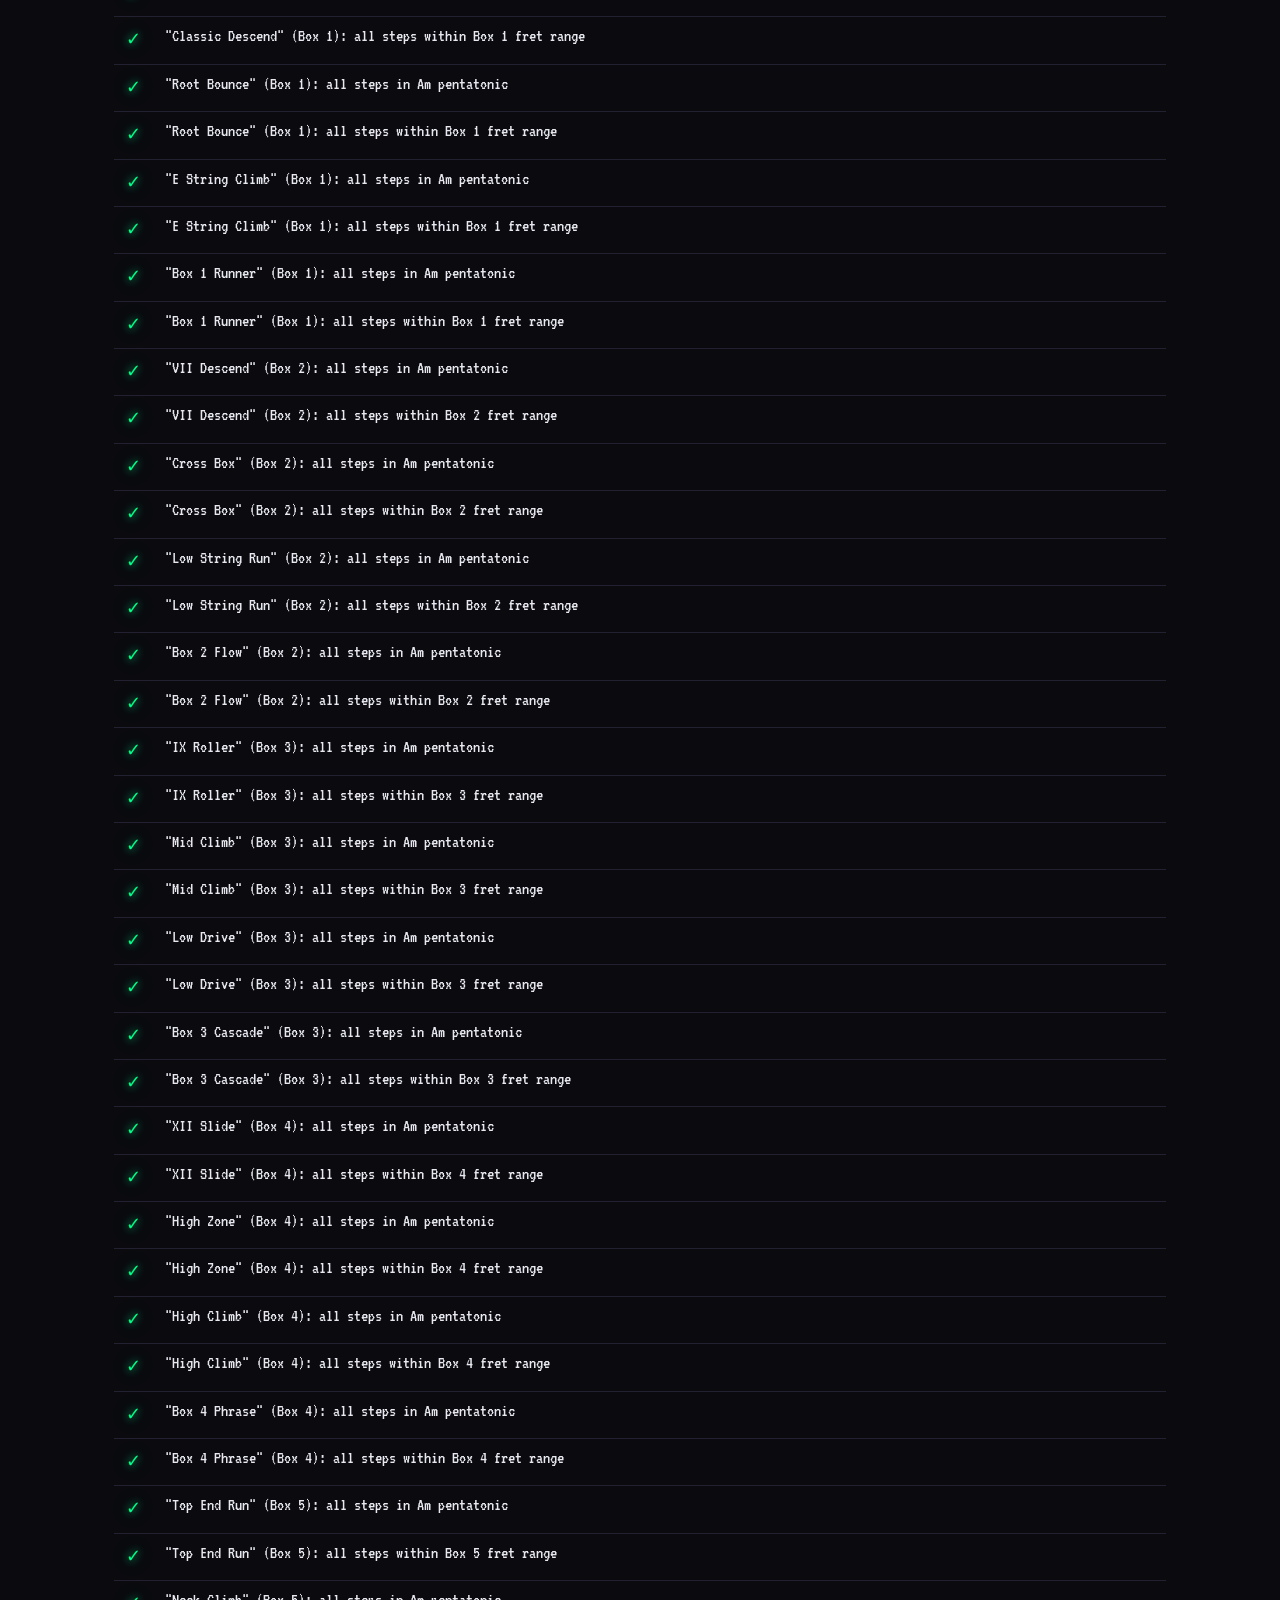
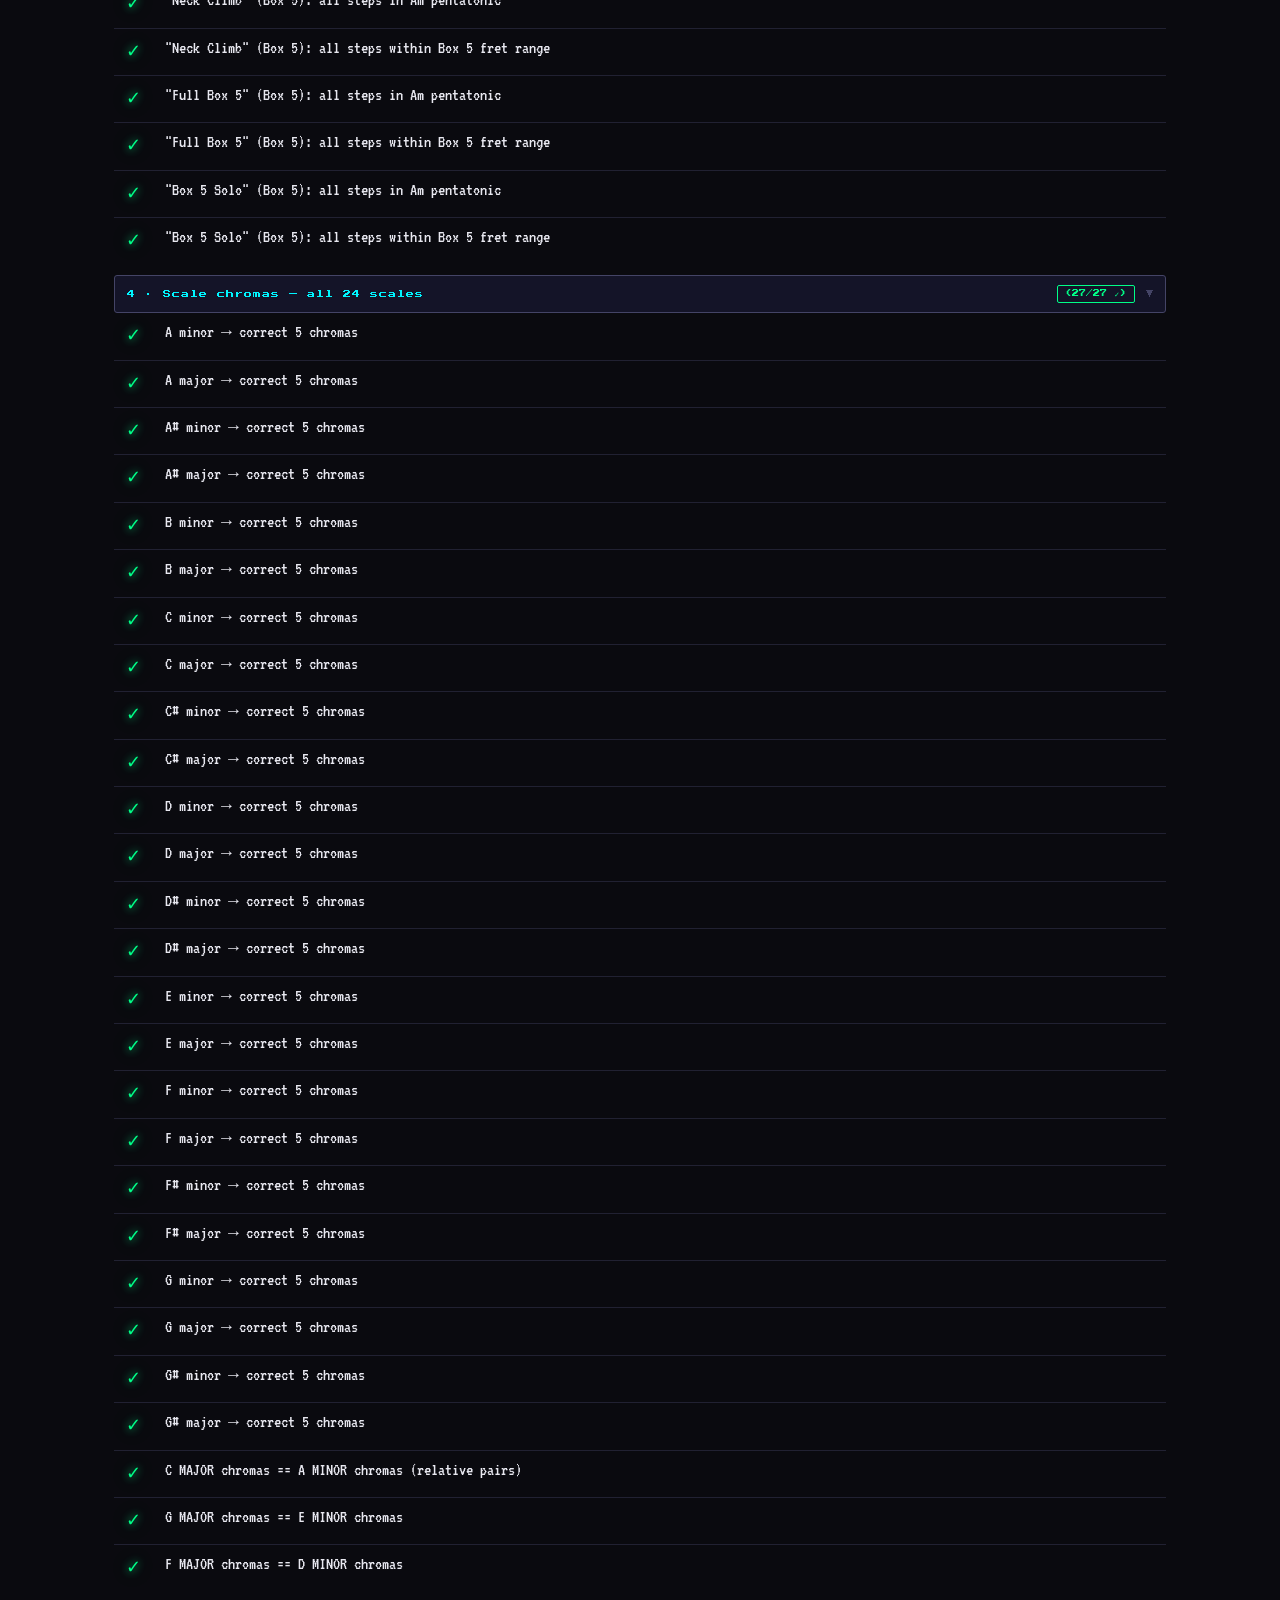
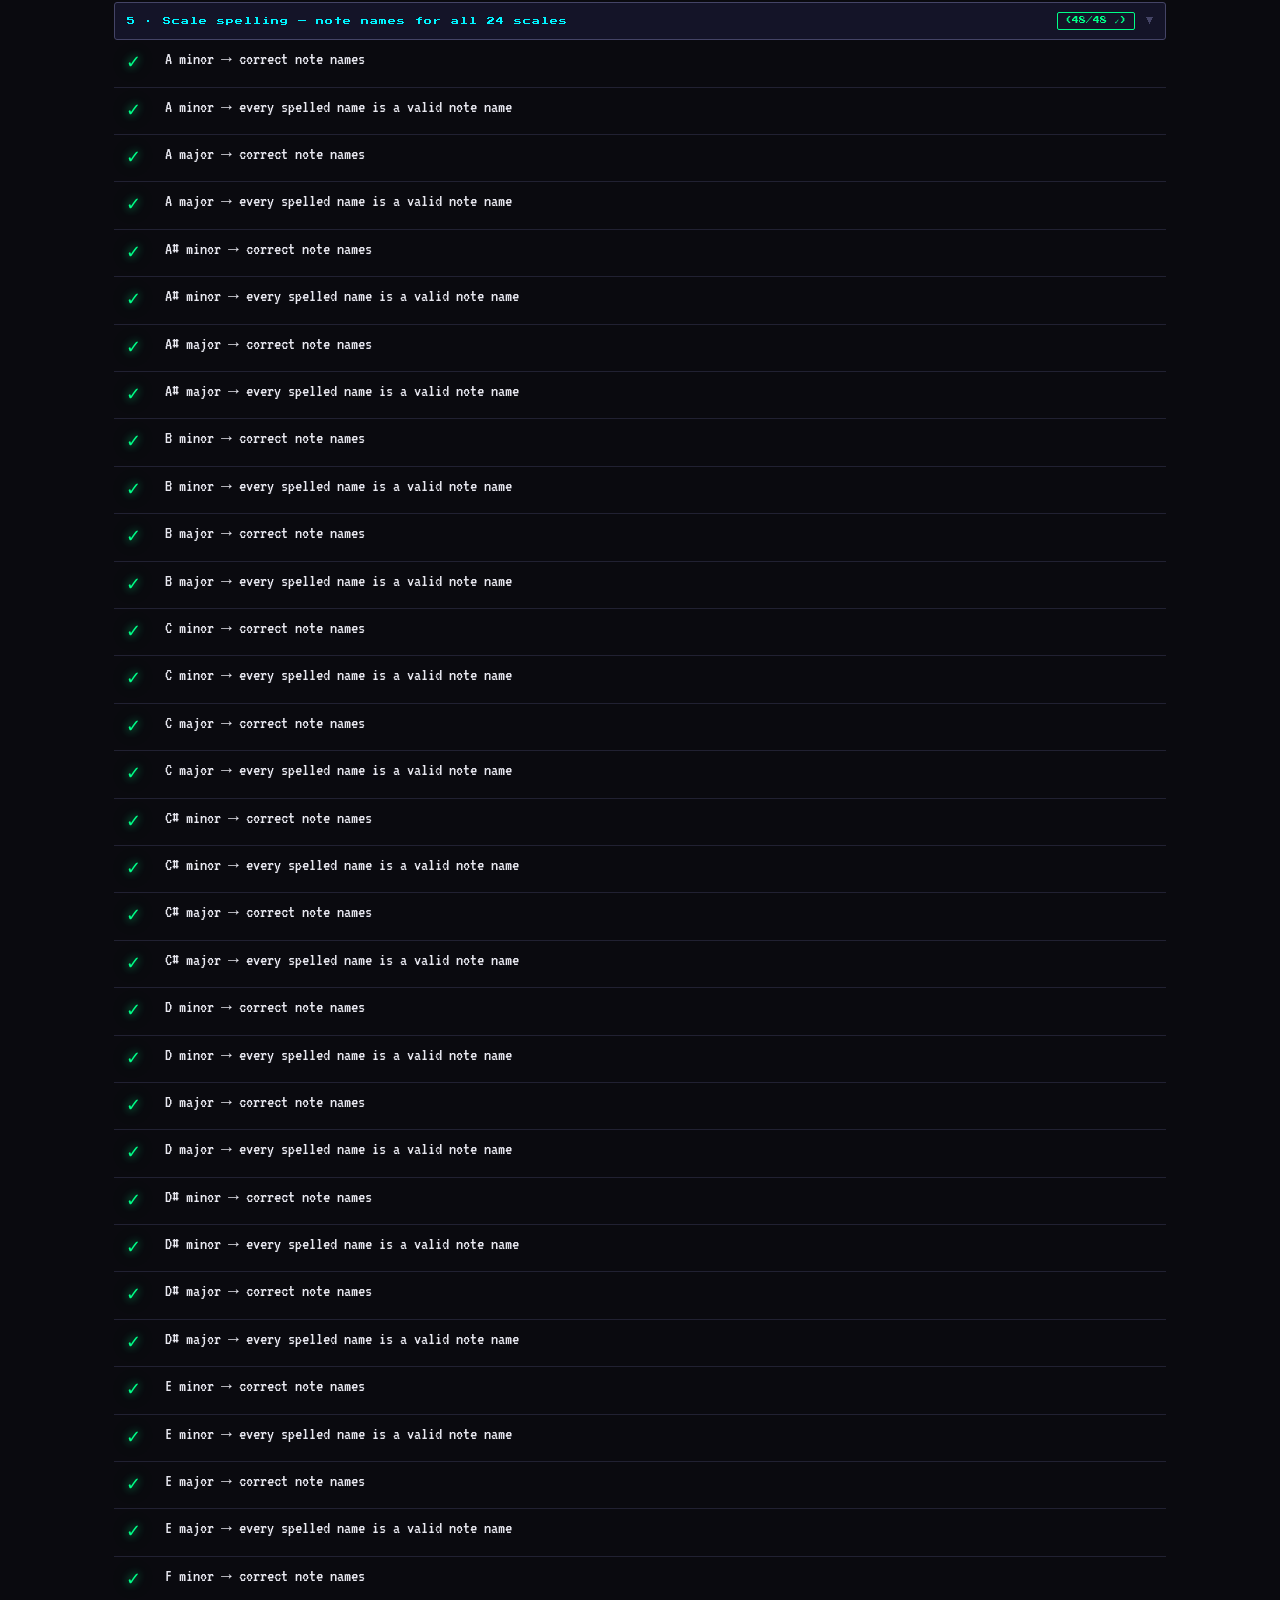
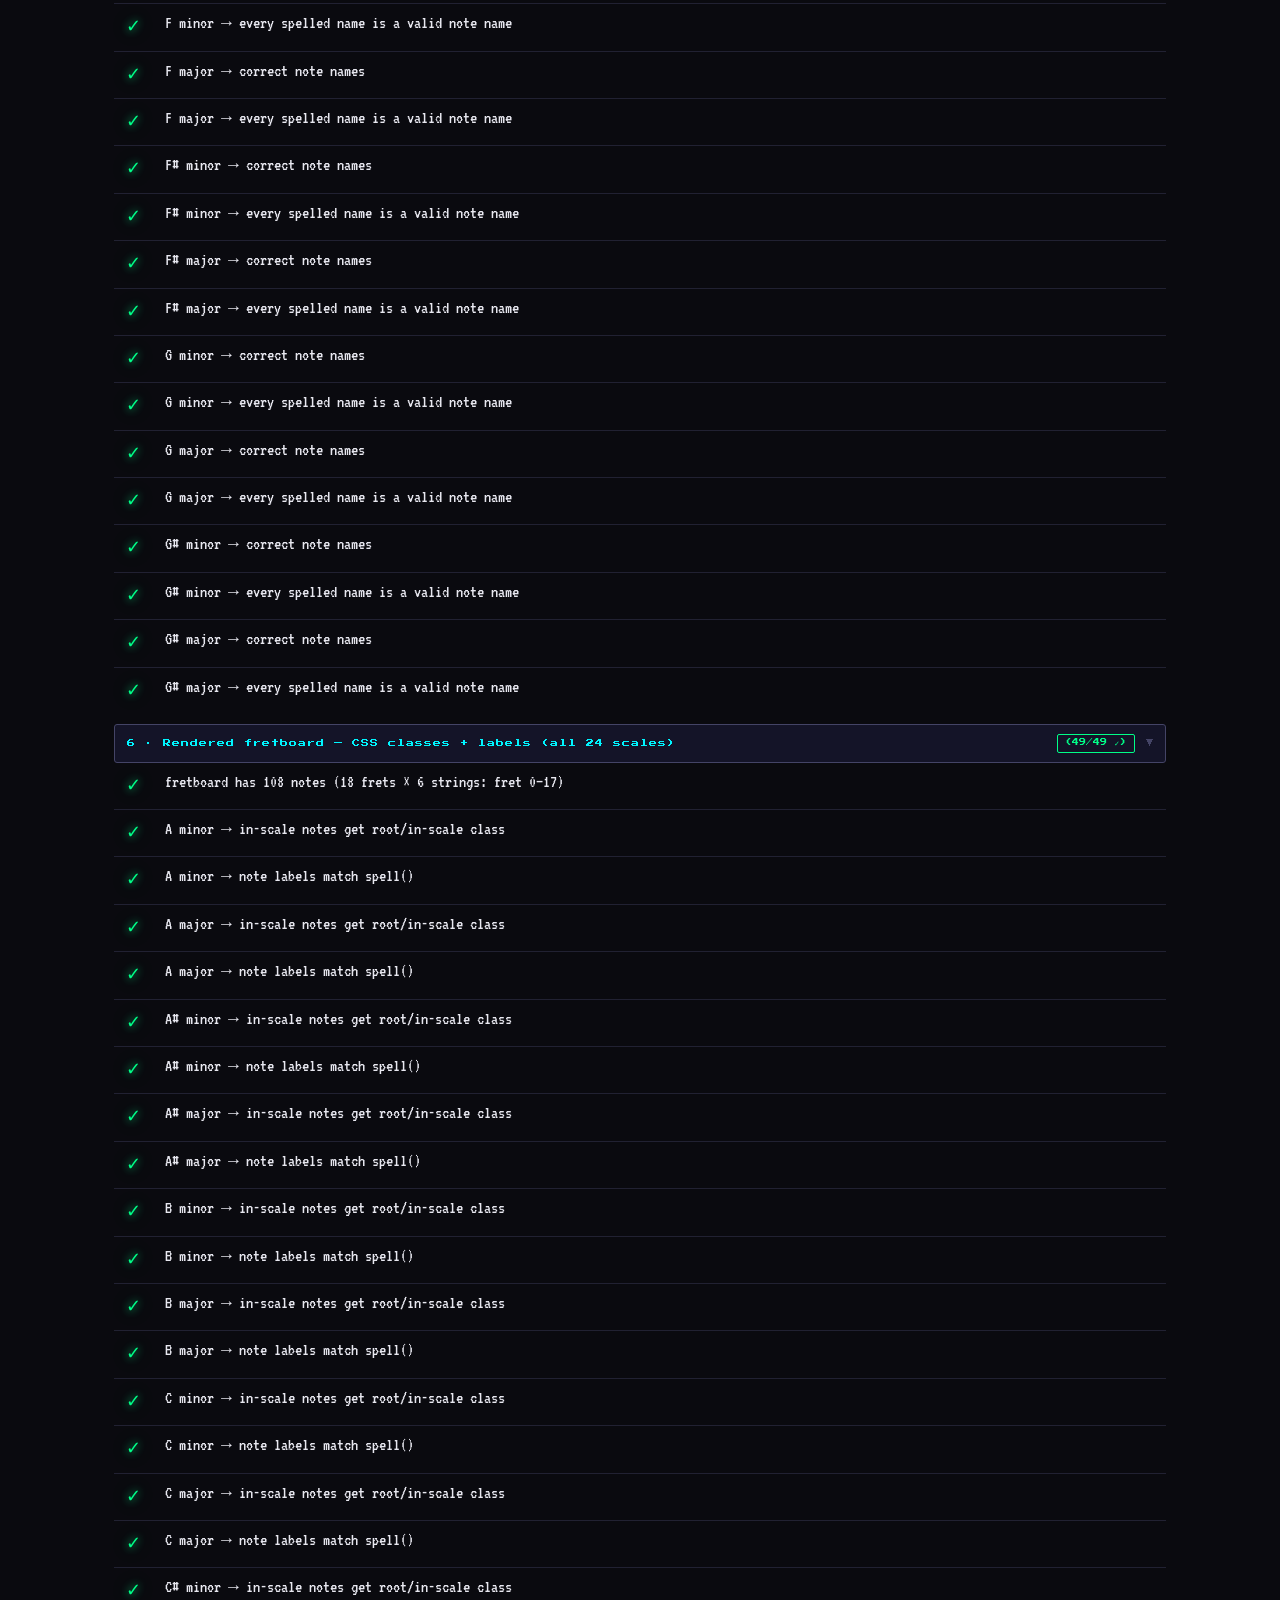
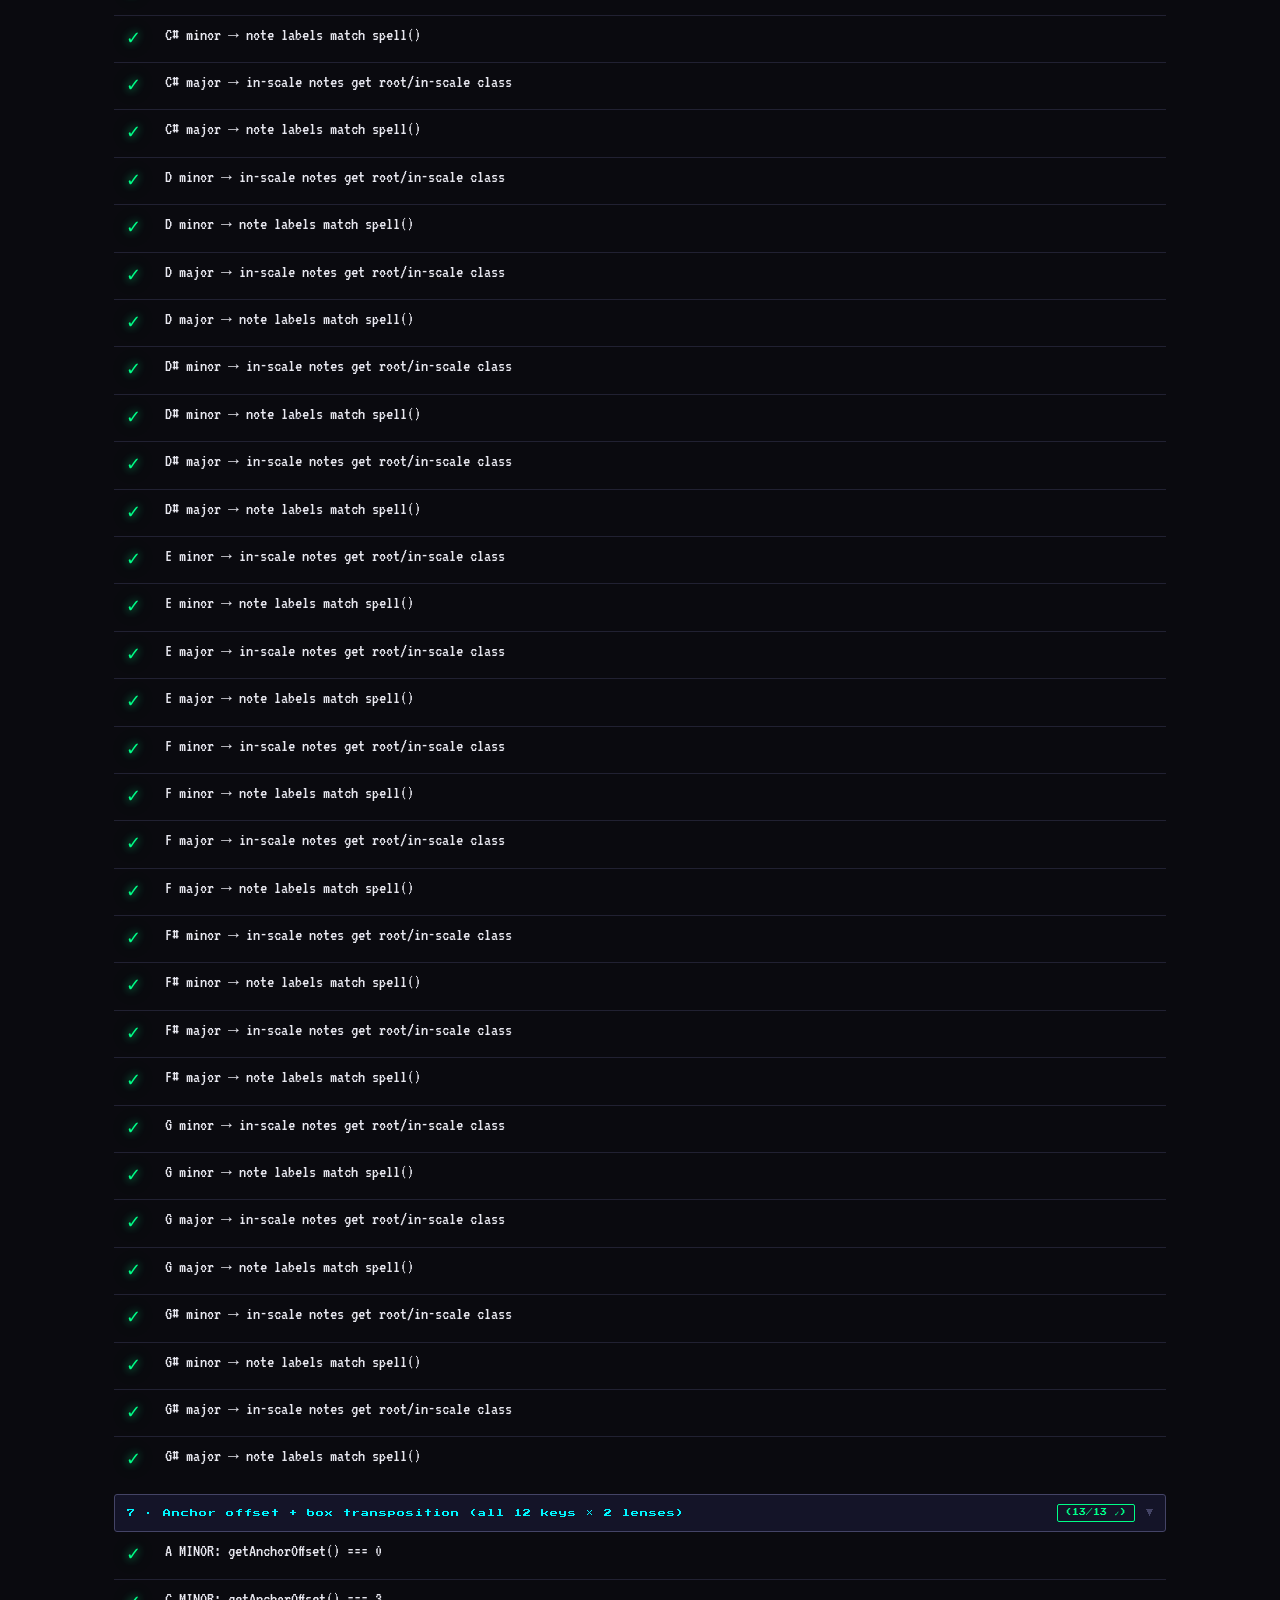
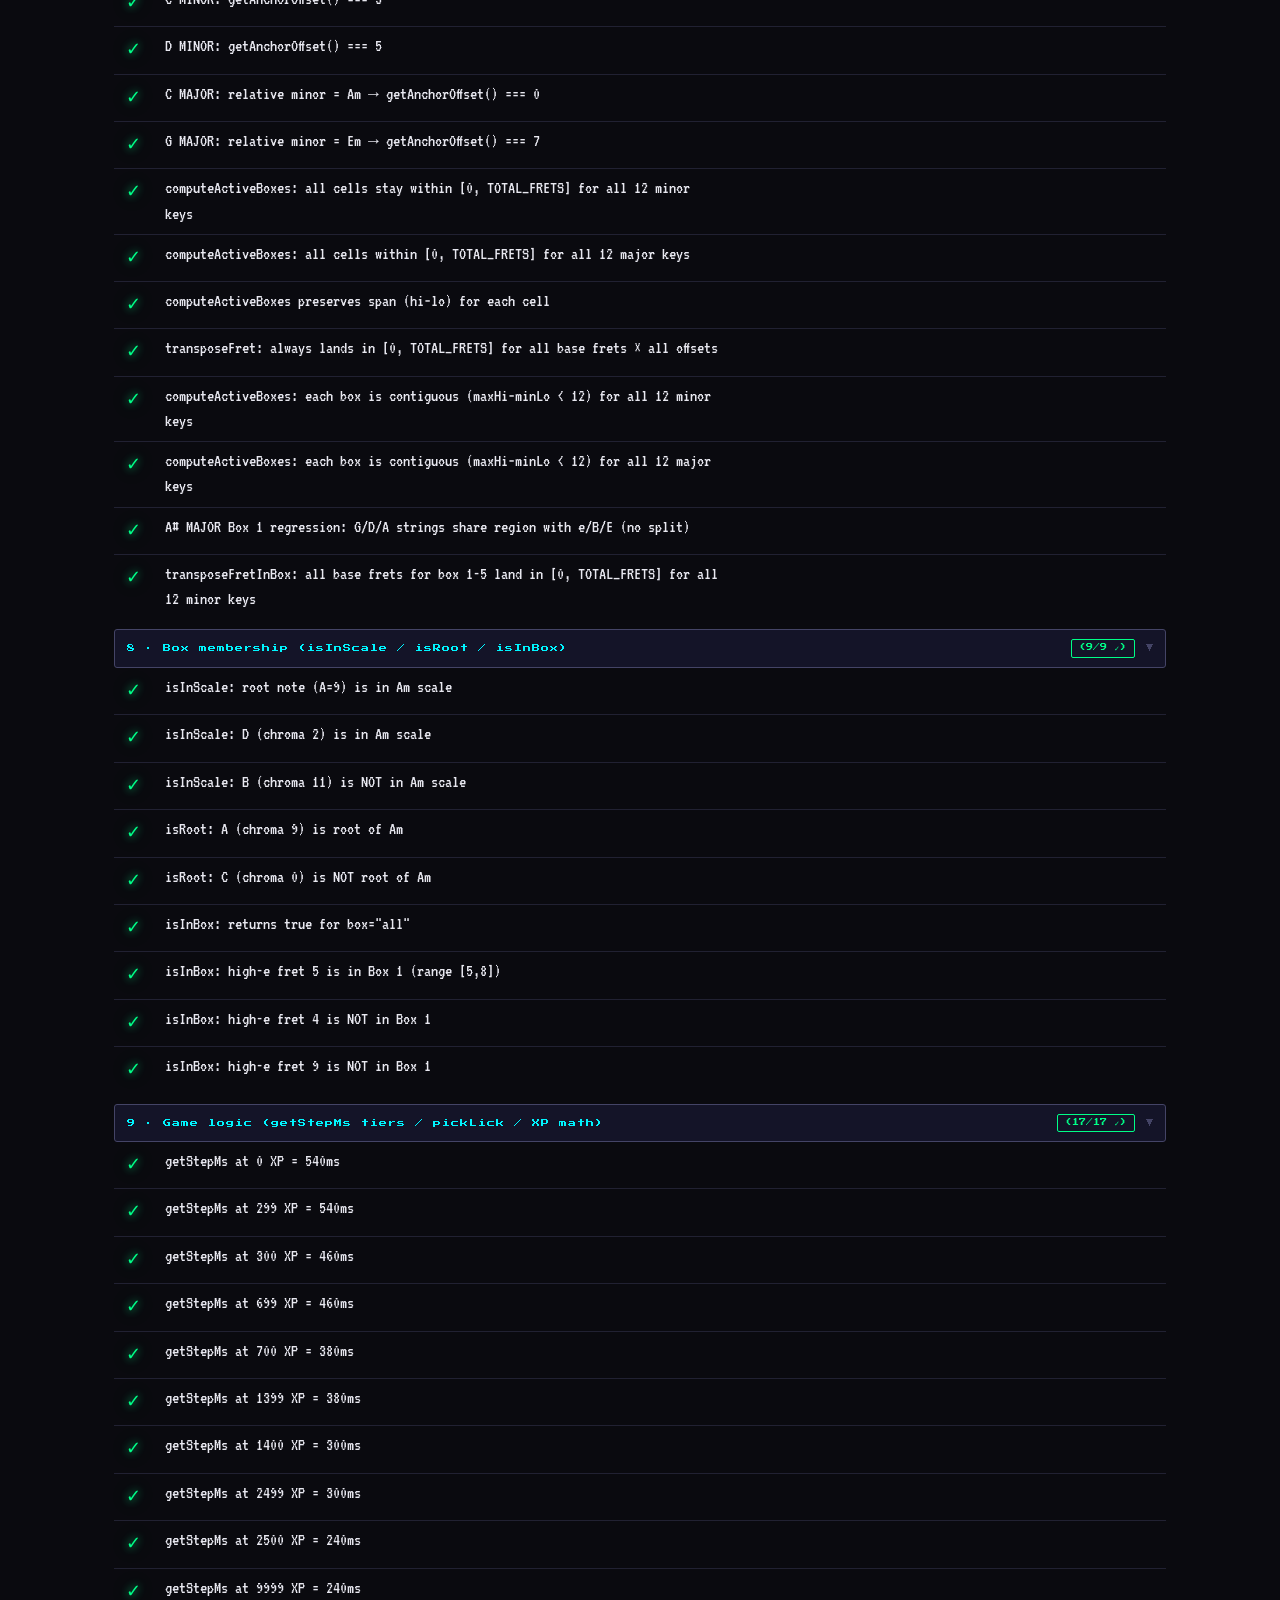
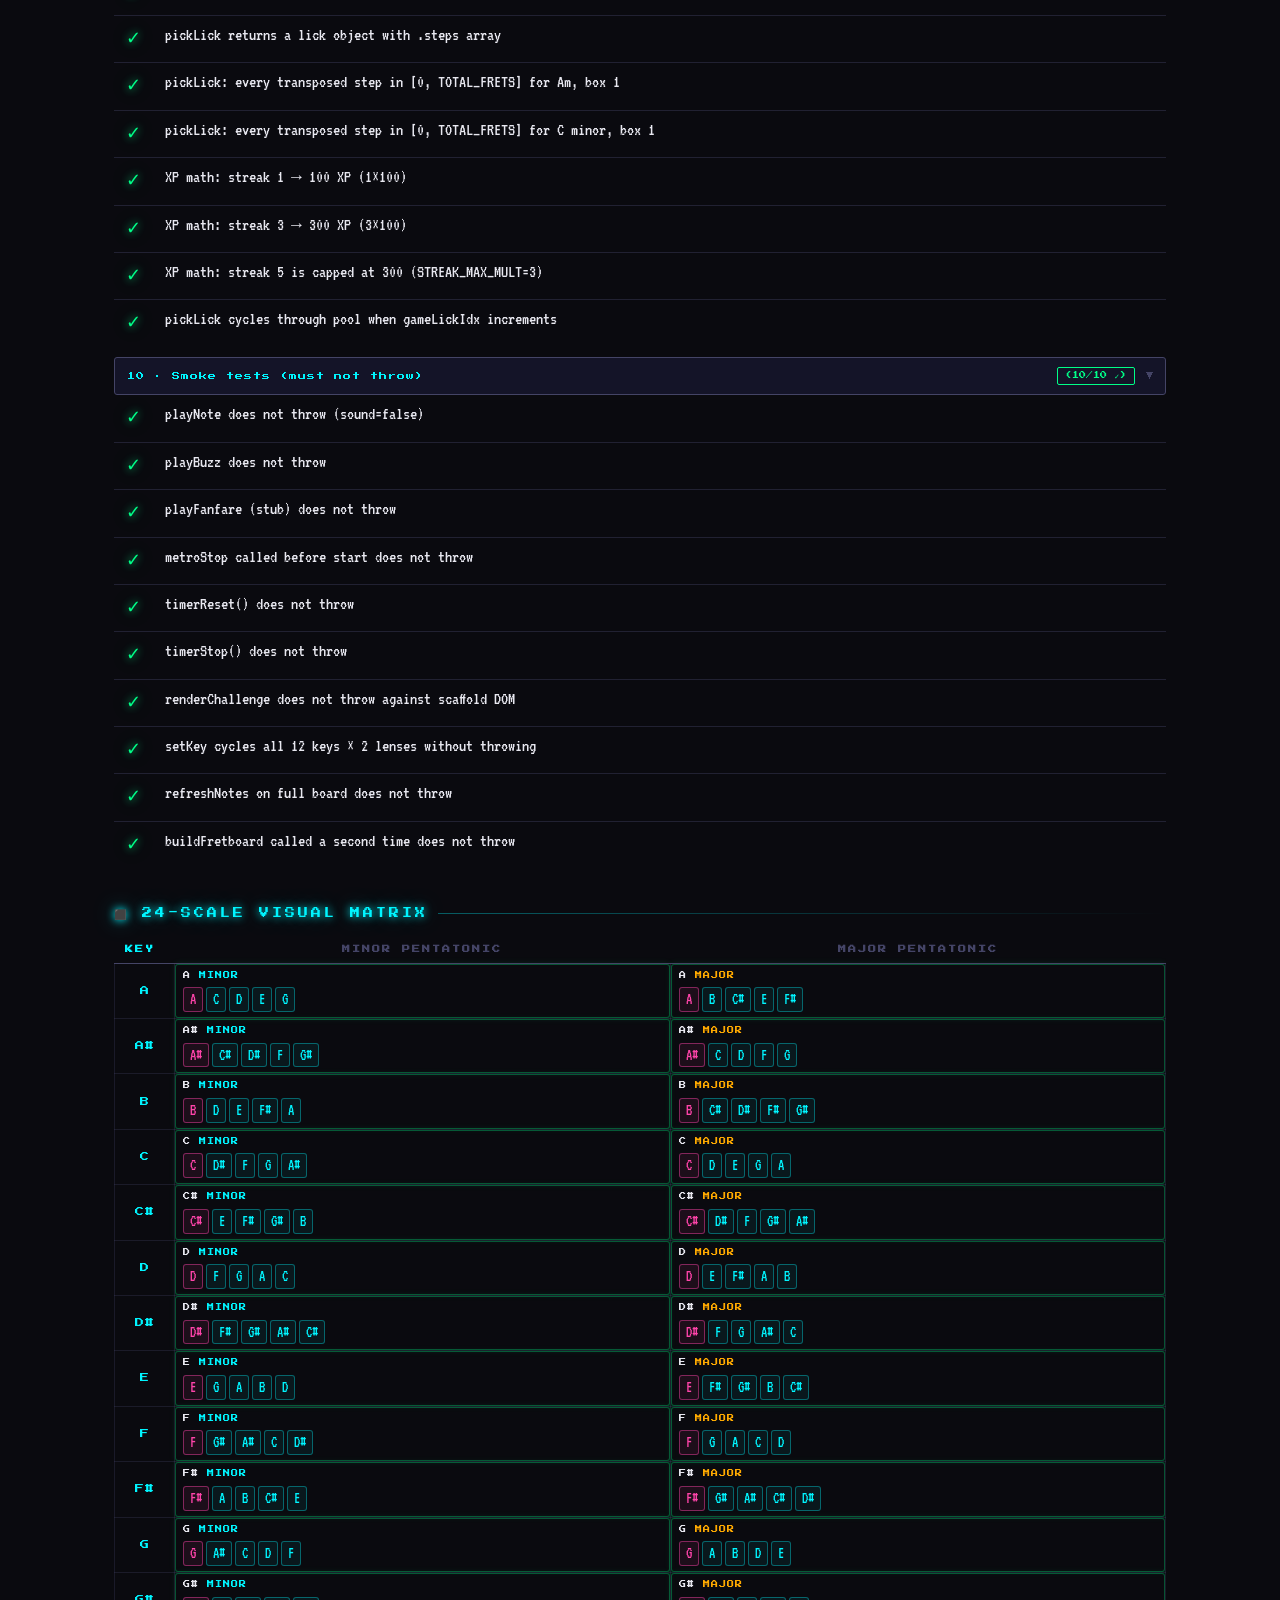
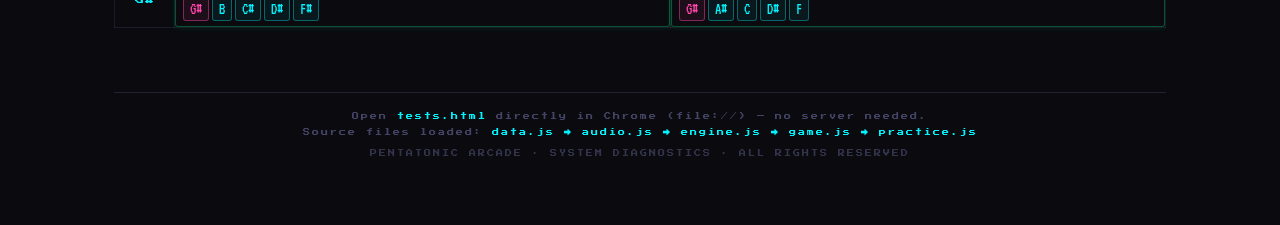
==== commit 3c7c97a0: "test+docs: sync to all-sharps + box-fix + new features tests.js: - SCALES ground-truth: all 24 scale" ====
--- a/tests.html
+++ b/tests.html
@@ -417,21 +417,6 @@
   </div>
 
   <!-- ENHARMONIC INFO BANNER -->
-  <div class="section-title">ℹ ENHARMONIC NOTE</div>
-  <div class="enh-banner" id="enh-banner">
-    <div class="enh-header" onclick="document.getElementById('enh-banner').classList.toggle('open')">
-      <span>ℹ ENHARMONIC SPELLINGS — 3 KEYS (click to expand)</span>
-      <span class="arrow">▼</span>
-    </div>
-    <div class="enh-body">
-      <p>These 3 key/lens combos use enharmonically-spelled note names. The pitches are musically correct; only the display name flips from the button label. Tests encode these as <em>expected</em> (green) and this banner documents them.</p>
-      <br/>
-      <div><span class="enh-key">Ab MINOR</span> → <span class="enh-note">G#</span><span class="enh-note">B</span><span class="enh-note">C#</span><span class="enh-note">D#</span><span class="enh-note">F#</span></div>
-      <div><span class="enh-key">C# MAJOR</span> → <span class="enh-note">Db</span><span class="enh-note">Eb</span><span class="enh-note">F</span><span class="enh-note">Ab</span><span class="enh-note">Bb</span></div>
-      <div><span class="enh-key">F# MAJOR</span> → <span class="enh-note">Gb</span><span class="enh-note">Ab</span><span class="enh-note">Bb</span><span class="enh-note">Db</span><span class="enh-note">Eb</span></div>
-    </div>
-  </div>
-
   <!-- SUITE TABLE -->
   <div class="section-title">◉ TEST SUITES</div>
   <div id="suite-container">
@@ -542,7 +527,7 @@
   });
 
   /* ── scale grid ── */
-  var KEYS_ORDER = ['A','Bb','B','C','C#','D','Eb','E','F','F#','G','Ab'];
+  var KEYS_ORDER = ['A','A#','B','C','C#','D','D#','E','F','F#','G','G#'];
 
   var table = document.createElement('table');
   table.className = 'scale-grid';
